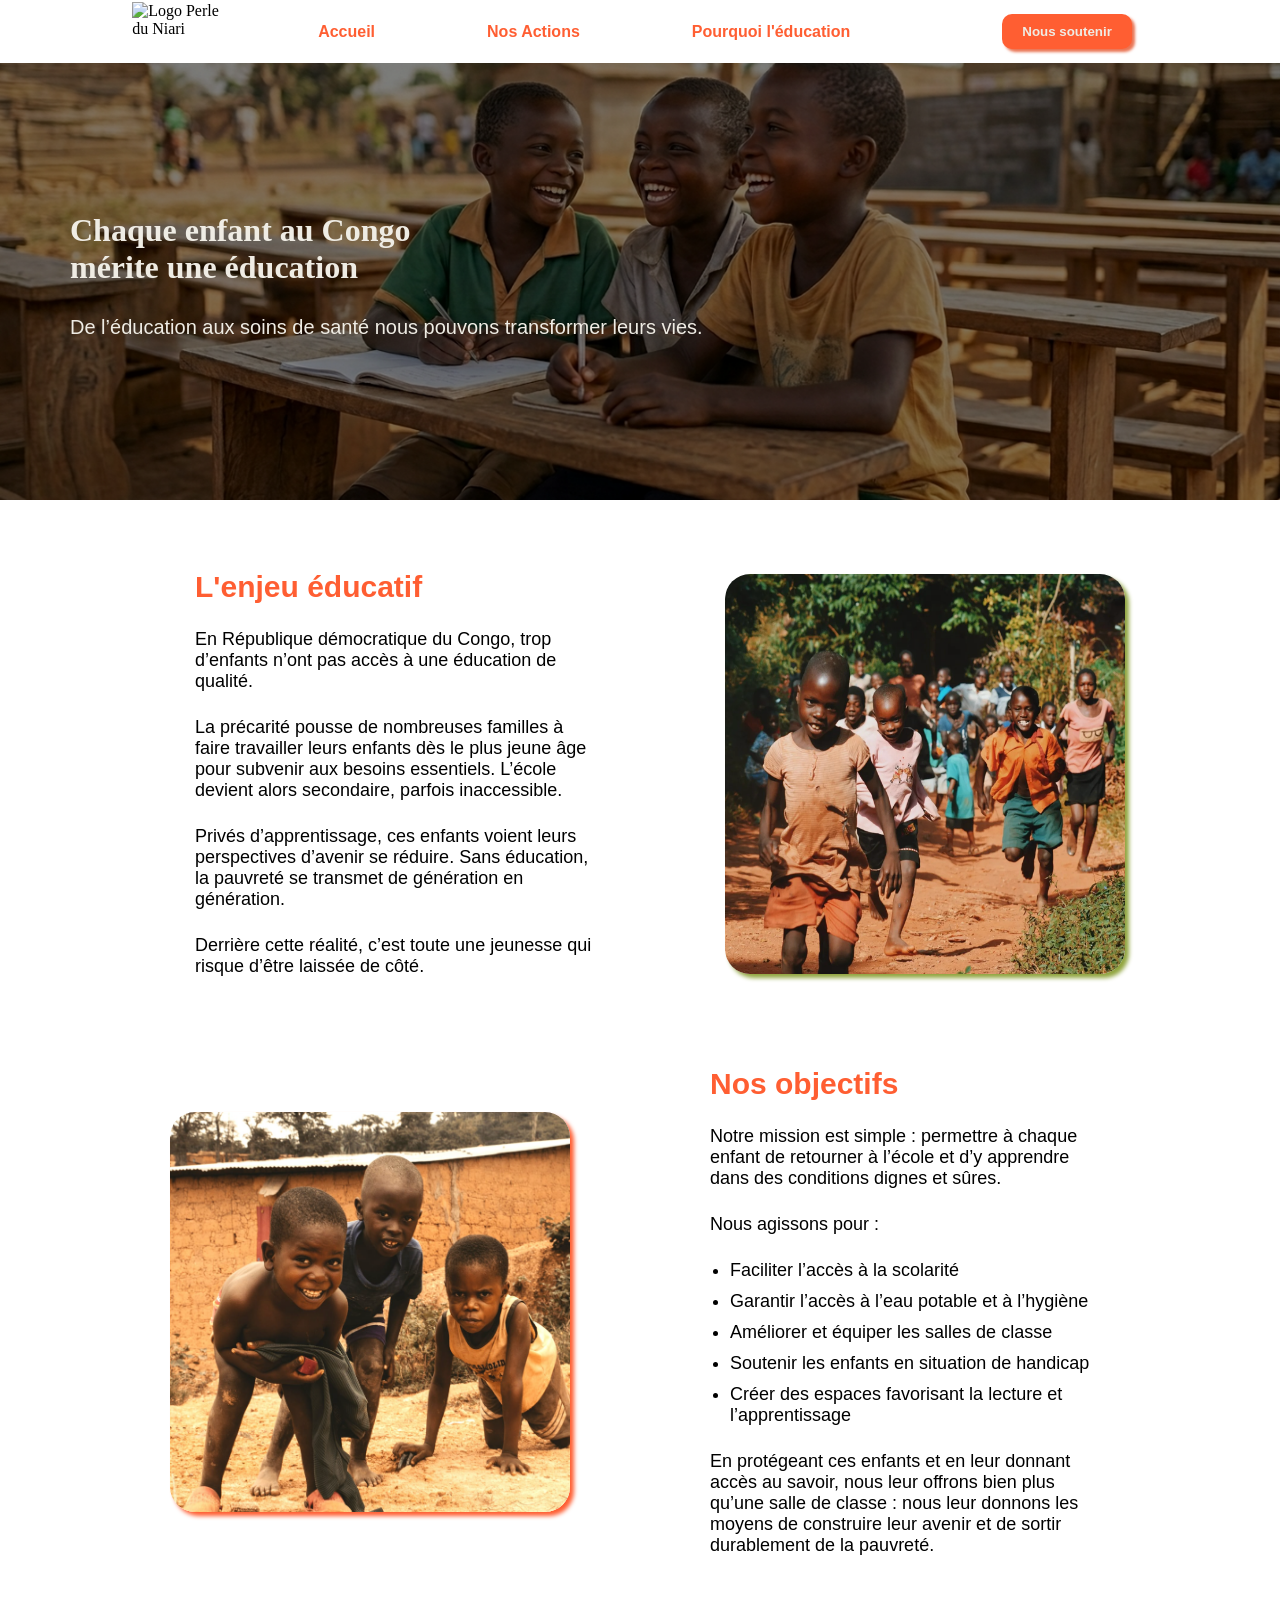
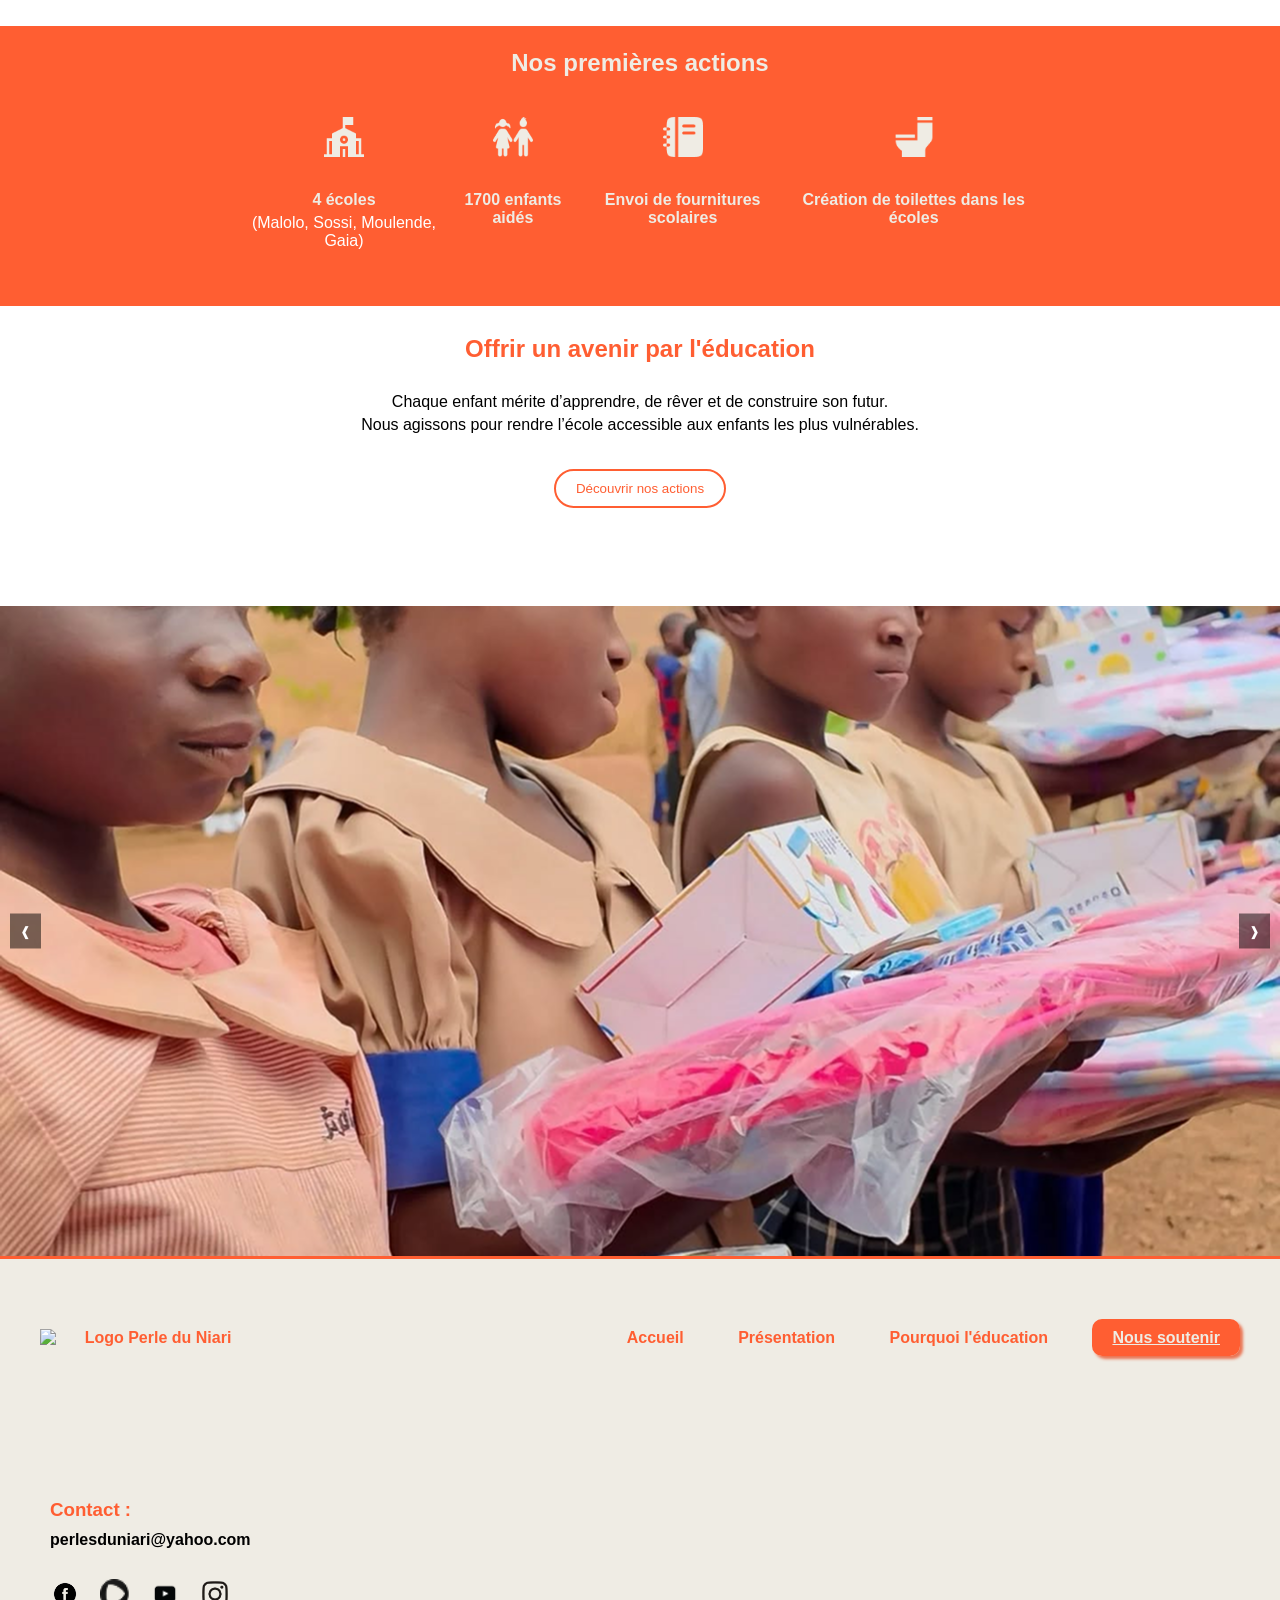
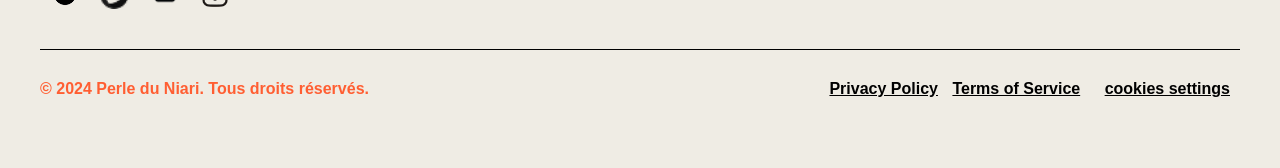
==== index.html @ 6fe71ec8 "Page d'acceuil terminer il faut juste changer les images du carrousel 04/03/26" ====
<!DOCTYPE html>
<html lang="fr">

<head>
    <meta charset="UTF-8">
    <meta name="viewport" content="width=device-width, initial-scale=1.0">
    <title>Perle du Niari</title>
    <link rel="stylesheet" href="asset/style.css">
</head>

<body>
    <nav>
        <ul class="BarreNavigation">
            <img src="asset/img/logo.png" class="barNavLogo" alt="Logo Perle du Niari">
            <li><a class="contenuNavigation" href="index.html">Accueil</a></li>
            <li><a class="contenuNavigation" href="indexPresentation.html">Nos Actions</a></li>
            <li><a class="contenuNavigation" href="indexEducation.html">Pourquoi l'éducation</a></li>
            <li><a class="contenuNavigation" href="https://www.helloasso.com/associations/perles-du-niari"><button
                        class="buttonSoutenir"> Nous soutenir</button></a></li>
        </ul>
    </nav>



    <banner class="bannerAccueil">
        <div class="bannerBlocAccueil">
            <h1 class="TitreBannerAccueil">Chaque enfant au Congo <br> mérite une éducation</h1>
            <p class="textBannerAccueil">De l’éducation aux soins de santé nous pouvons transformer leurs vies.</p>
        </div>
    </banner>

    <section class="articleAccueil">
        <div class="conteneurArticleAccueil">
            <div class="blocArticleAcceuil">
                <h2 class="sousTitreArticleAccueil">L'enjeu éducatif</h2>
                <p>En République démocratique du Congo, trop d’enfants n’ont pas accès à une éducation de qualité.</p>
                <p>
                    La précarité pousse de nombreuses familles à faire travailler leurs enfants dès le plus jeune âge
                    pour subvenir aux besoins essentiels. L’école devient alors secondaire, parfois inaccessible.</p>
                <p>
                    Privés d’apprentissage, ces enfants voient leurs perspectives d’avenir se réduire. Sans éducation,
                    la pauvreté se transmet de génération en génération.</p>
                <p>
                    Derrière cette réalité, c’est toute une jeunesse qui risque d’être laissée de côté.</p>
            </div>
            <img class="imageArticleAccueil" src="asset/img/ImagePremierArticle.png" alt="Image du premier article">
        </div>
        <div class="conteneurArticleAccueil">
            <img class="DeuxiemeimageArticleAccueil" src="asset/img/ImageDeuxiemeArticle.png" alt="Image du deuxième article">
            <div class="blocSecondArticleAcceuil">
                <h2 class="sousTitreArticleAccueil">Nos objectifs</h2>
                <p>Notre mission est simple : permettre à chaque enfant de retourner à l’école et d’y apprendre dans des
                    conditions dignes et sûres.</p>
                <p>Nous agissons pour :</p>
                <ul>
                    <li>Faciliter l’accès à la scolarité</li>
                    <li>Garantir l’accès à l’eau potable et à l’hygiène</li>
                    <li>Améliorer et équiper les salles de classe</li>
                    <li>Soutenir les enfants en situation de handicap</li>
                    <li>Créer des espaces favorisant la lecture et l’apprentissage</li>
                </ul>
                <p>En protégeant ces enfants et en leur donnant accès au savoir, nous leur offrons bien plus qu’une
                    salle de classe : nous leur donnons les moyens de construire leur avenir et de sortir durablement de
                    la pauvreté.</p>
            </div>
        </div>
    </section>

    <section class="sectionBandeauAccueil">
        <h2>Nos premières actions</h2>
        <div class="containerBandeauAccueil">
            <div>
                <div>
                    <img class="fiveIconAccueil" src="asset/img/FiveIconUn.png" alt="">
                    <p class="paragrapheBandeauAccueil"> 4 écoles</p>
                    <p class="descriptionBandeauAccueil">(Malolo, Sossi, Moulende, Gaia)</p>
                </div>
            </div>
            <div class="containerAccueil">

                <div>
                    <img class="fiveIconAccueil" src="asset/img/FiveIconDeux.png" alt="">
                    <p class="paragrapheBandeauAccueil">1700 enfants aidés</p>
                </div>
            </div>
            <div class="containerAccueil">

                <div>
                    <img class="fiveIconAccueil" src="asset/img/FiveIconsTrois.png" alt="">
                    <p class="paragrapheBandeauAccueil">Envoi de fournitures scolaires</p>
                </div>

            </div>
            <div class="containerAccueil">
                <div>
                    <img class="fiveIconAccueil" src="asset/img/FiveIconQuatre.png" alt="">
                    <p class="paragrapheBandeauAccueil">Création de toilettes dans les écoles</p>
                </div>
            </div>
        </div>
    </section>

    <div class="BandeauCallToAction">
        <h2 class="sousTitreBandeauCallToAction">Offrir un avenir par l'éducation</h2>
        <p class="paragrapheCallTocAction">Chaque enfant mérite d’apprendre, de rêver et de construire son futur.</p>
        <p class="paragrapheCallTocAction">Nous agissons pour rendre l’école accessible aux enfants les plus
            vulnérables.</p>
        <div class="formatButtonSavoirPlusAcceuil">
        <button class="savoirPlus"><a href="indexPresentation.html">Découvrir nos actions</a></button>
        </div>
    </div>

    <div class="carousel">
        <button class="btnCarousel" id="btnPrev">&#10096;</button>
        <button class="btnCarousel" id="btnNext">&#10097;</button>
        <ul class="listSlide">
            <li class="slide">
                <img src="asset/img/Caroussel1.png" alt="">
            </li>
            <li class="slide active">
                <img src="asset/img/Caroussel2.png" alt="">
            </li>
            <li class="slide">
                <img src="asset/img/Caroussel3.png" alt="">
            </li>
            <li class="slide">
                <img src="asset/img/Caroussel4.png" alt="">
            </li>
            <li class="slide">
                <img src="asset/img/Caroussel5.png" alt="">
            </li>
        </ul>

    </div>


    <footer>
        <div class="footerLiens">
            <img class="footerLogo" src="asset/img/logo.png" alt="Logo Perle du Niari">
            <div class="contenuFooterLien">
                <a href="index.html" class="lienFooter">Accueil</a>
                <a href="indexPresentation.html" class="lienFooter">Présentation</a>
                <a href="indexEducation.html" class="lienFooter">Pourquoi l'éducation</a>
                <a href="https://www.helloasso.com/associations/perles-du-niari" class="buttonSoutenir">Nous
                    soutenir</a>
            </div>

        </div>
        <div class="FooterContact">
            <div class="contenuFooterContact">
                <h3>Contact :</h3>
                <p class="email">perlesduniari@yahoo.com</p>
            </div>


            <div class="contenuSocialMedia">
                <a href="https://www.facebook.com/Perle-du-Niari" target="_blank" rel="noopener noreferrer">
                    <img src="asset/img/facebook.png" alt="Facebook Perle du Niari" class="socialMediaIcon">
                </a>
                <a href="https://www.helloasso.com/associations/perles-du-niari" target="_blank"
                    rel="noopener noreferrer">
                    <img src="asset/img/helloassoc.png" alt="HelloAsso Perle du Niari" class="socialMediaIcon">
                </a>
                <a href="https://www.youtube.com/@perlesduniari" target="_blank" rel="noopener noreferrer">
                    <img src="asset/img/youtube.webp" alt="YouTube Perle du Niari" class="socialMediaIcon">
                </a>
                <a href="https://www.instagram.com/perlesduniari/" target="_blank" rel="noopener noreferrer">
                    <img src="asset/img/instagram.png" alt="Instagram Perle du Niari" class="socialMediaIcon">
                </a>
            </div>
        </div>
        <div class="FooterContenuLegal">
            <div class="contenuDroits">
                <p class="Droits">&copy; 2024 Perle du Niari. Tous droits réservés.</p>
            </div>
            <div class="contenuLegal">
                <a href="" class="">Privacy Policy</a>
                <a href="" class="lienLegal">Terms of Service</a>
                <a href="" class="lienLegal">cookies settings</a>
            </div>
        </div>
    </footer>

    <script src="asset/script.js"></script>
</body>

</html>
---- asset/style.css ----
*,
::before,
::after {
    box-sizing: border-box;
    margin: 0;
    padding: 0;
}

.BarreNavigation {
    list-style-type: none;
    background-color: white;
    display: flex;
    justify-content: center;
    align-items: center;
    z-index: 2;
    position: fixed;
    top: 0;
    width: 100%;   
}

.barNavLogo {
    height: 60px;
    width: 90px;
    margin-right: 40px;
    margin-left: 40px;
}

.buttonSoutenir {
    background-color: #FF5E32 ;
    color: #EFECE4;
    border: none;
    padding: 10px 20px;
    cursor: pointer;
    font-family: Poppins, sans-serif;
    font-weight: bold;
    margin-left: 40px;
    border-radius: 10px;
    box-shadow: 3px 3px 3px 0px #ea7453;
}

.contenuNavigation {
    display: block;
    font-family: Poppins, sans-serif;
    font-weight: bold;
    color: #FF5E32;
    text-align: center;
    padding: 14px 16px;
    margin-left: 40px;
    margin-right: 40px;
    text-decoration: none;
   
}

.carousel {
    height: 650px;
    width: 100%;
    position: relative;
}

.carousel button {
    position: absolute;
    top: 50%;
    transform: translateY(-50%);
    background-color: rgba(0, 0, 0, 0.5);
    color: white;
    border: none;
    padding: 10px;
    cursor: pointer;
    z-index: 1;
}

#btnPrev {
    left: 10px;
}

#btnNext {
    right: 10px;
}

.carousel button:hover {
    background-color: rgba(0, 0, 0, 0.8);
}

.carousel li{
    list-style: none;
}

.slide {
    position: absolute;
    height: 100%;
    opacity: 0;
    height: 100%;
    width: 100%;
    transition: 0.5s ease-in-out;
}

.sectionPresentation {
    display: block;
    height: 100vh;
    width: 100%;
    background-color: #EFECE4;
    color: #FF5E32;
    font-family: Poppins, sans-serif;
    font-weight: bold;
    text-align: center;
    padding-top: 200px;
}

.slide.active {
    opacity: 1;
}

.slide img{
    display:block;
    height: 100%;
    width: 100%;
    object-fit: cover;
}

footer {
    display: block;
    background-color: #EFECE4;
    color: #FF5E32;
    text-align: center;
    padding: 20px;
    font-family: Poppins, sans-serif;
    font-weight: bold;
    border-top: 3px solid #FF5E32;
    padding-top: 70px;
    padding-left: 40px;
    padding-right: 40px;
}

.footerLiens{
    display: flex;
    justify-content: space-between;
}

.lienFooter{
    color: #FF5E32;
    text-decoration: none;
    margin-left : 50px;
}

.footerLogo {
    height: 150px;
    width: 220px;
    margin-bottom: 20px;
}

.contenuSocialMedia {
    display: flex;
    flex-direction: row;
    margin-top : 30px;
    margin-bottom: 40px;
}

.socialMediaIcon {
    display: flex;
    justify-content: flex-start;
    width: 30px;
    height: 30px;
    margin: 0 10px;
}

.FooterContenuLegal {
    display: flex;
    justify-content: space-between;
    align-items: center;
    margin-top: 30px;
    padding-top: 30px;
    border-top: 1px solid black;
    margin-bottom: 50px;
}

.contenuLegal {
    display: block;
    font-family: Poppins, sans-serif;
    color: #FF5E32;
    text-align: center;
    margin-left: 10px;
    text-decoration: none;
} 

 .contenuLegal a  {
    color: black;
}

.lienLegal {
    color: black;
    padding-left: 10px;
    padding-right: 10px;
  
}

.footerContact {
    display: block;
    font-family: Poppins, sans-serif;
    color: #FF5E32;
    text-align: center;
    margin-left: 10px;
    text-decoration: none;
}

.contenuFooterContact {
    display: block;
    font-family: Poppins, sans-serif;
    color: black;
    text-align: center;
    margin-left: 10px;
    text-decoration: none;
}
.contenuFooterContact h3 {
    display: flex;
    justify-content: flex-start;
    color: #FF5E32;
    margin-bottom: 10px;
}

.contenuFooterContact p {
    display: flex;
    justify-content: flex-start;
    color: black;
    margin-bottom: 10px;
}

.bannerEducation {
    display: flex;
    justify-content: space-between;
    padding-top: 50px;
    height: 400px;
    width: 100%;
    background-color: #FF5E32;
}

.TitreBannerEducation{ 
    padding-top: 100px;
    width: 500px;
    margin-left: 90px;
    color: white;
}

.bannerImageEducation{
    height:300px;
    width: 250px;
    margin-right: 100px;
    padding-top: 50px;
}

.listArticleEducation {
    display: flex;
    justify-content: space-around;
    color: black;
    font-family: Poppins, sans-serif;
    font-weight: bold;
    text-align: center;
    padding-top: 50px;
    padding-bottom: 50px;
}

.listeEducation{
    display: flex;
    justify-content: center ;
    align-items: center;
    background-color: #B6CF4F;
    padding : 20px;
    text-align: center;
    height: 100px;
    margin : 30px;
    width: 170px;
    border-radius: 15px;
    box-shadow: 4px 4px 4px 0px #91a53f ;
}

.ArticleEducation{
    display: flex;
    justify-content: center;
    align-items: center;
    padding-top: 50px;
    padding-bottom: 50px;
    margin-left: 90px;
    margin-right: 90px;
}

.contenuArticleEducation {
    margin-left: 100px;
}
   

.titreArticleEducation {
    display: block;
    font-family: Poppins, sans-serif;
    color: #FF5E32;
    text-align: left;
    padding-top: 20px;
    padding-bottom: 20px;
}

.textArticleEducation {
    display: block;
    font-family: Poppins, sans-serif;
    color: black;
    text-align: left;
    padding-top: 20px;
    padding-bottom: 20px;
    width: 600px;
    margin-right: 90px;
 ;
} 

.articleImageEducation {
    height: 400px;
    width: 400px;
    margin-left: 90px;
    border-radius: 15px;
    box-shadow: 5px 5px 5px 0px #91a53f ;
}

.DeuxiemeImageEducation {
    height: 400px;
    width: 400px;
    margin-top: 30px;
    border-radius: 15px;
    box-shadow: 4px 4px 4px 0px #91a53f ;
}


.secondArticleEducation {
    display: flex;
    justify-content: center;
    align-items: center;
    padding-top: 50px;
    padding-bottom: 50px;
    margin-left: 90px;
    margin-right: 90px;
    border-radius: 15px;
    } 

.contenuEducationDeuxiemeArticle{
    display: block;
}

.textArticleEducation{
    display: block;
    font-family: Poppins, sans-serif;
    color: black;
    text-align: left;
    padding-top: 10px;
    padding-bottom: 10px;
}

.liEducation{
    font-family: Poppins, sans-serif;
    color: black;
    text-decoration: unset;
    padding-top: 10px;
    padding-bottom: 10px;
    list-style-type: "- ";
}

.listeArticleEducationTrois {
    display: flex;
    justify-content: space-around;
}

.articleDeuxEducation {
    display: flex;
    justify-content: center;
    align-items: center;
    background-color: #FF5E32;
    color: white;
    width: 150px;
    padding: 10px;
    height: 100px;
    text-align: center;
    border-radius: 15px;
    margin-top: 30px;
    margin-bottom: 70px;
}

.savoirPlus {
    color: #FF5E32;
    background-color: transparent;
    border: 2px solid #FF5E32;
    padding: 10px 20px;
    cursor: pointer;
    border-radius: 20px;
    margin-bottom: 50px;
}

.sectionTroisièmeArticleEducation{
    display: block;
    text-align: center;
}

.troisiemeTitreArticleEducation {
    display: block;
    font-family: Poppins, sans-serif;
    color: #FF5E32;
    text-align: center;
    padding-top: 20px;
    padding-bottom: 20px;
}

.troisiemeTexteArticleEducation {
  align-items: center;
  text-align: center;
  font-family: poppins, sans-serif;
    width: 800px;
    margin-left: auto;
    margin-right: auto;
} 


.savoirPlus a {
    font-family: Poppins, sans-serif;
    color: #FF5E32;
    text-decoration: none;
}

.bannerAction{
    display: flex;
    justify-content: center;
    align-items: center;
    padding-top: 100px;
    height: 800px;
    width: 100%;
    background-image: url('../asset/img/BannerAction.png');
    background-size: cover;
    background-position: center;
}

.bannerContenuAction{
    display: block;
    text-align: center;
}

.bannerContenuAction h1{
    font-family: Poppins, sans-serif;
    color: white;
    font-size: 50px;
    margin-bottom: 40px;
}

.bannerTextAction{
    font-family: Poppins, sans-serif;
    color: white;
    font-size: 20px;
    width: 850px;
    margin-top: 30px;
    margin-left: auto;
    margin-right: auto;
}


.articleActionGrid{
    display: grid;
    grid-template-columns: repeat(2, 1fr);
    gap: 70px;
    padding-top: 50px;
    padding-bottom: 50px;
    margin-left: 90px;
    margin-right: 90px;
}

.articleActionUn{
    display: flex;
    flex-direction: column;
    justify-content: center;
    align-items: center;
    background-image: url(../asset/img/articleAction2.png);
    background-size: cover;
    background-position: center;
    height: 600px;
    width: 500px;
    border-radius: 15px;
    box-shadow: 4px 4px 4px 0px #B6CF4F;
} 

.articleActionDeux{
    display: flex;
    flex-direction: column;
    justify-content: center;
    align-items: center;
    background-image: url(../asset/img/articleAction2.png);
    background-size: cover;
    background-position: center;
    height: 600px;
    width: 500px;
    border-radius: 15px;
    box-shadow: 4px 4px 4px 0px #FF5E32 ;
} 

.articleActionTrois{
    display: flex;
    flex-direction: column;
    justify-content: center;
    align-items: center;
    background-image: url(../asset/img/articleAction2.png);
    background-size: cover;
    background-position: center;
    height: 600px;
    width: 500px;
    border-radius: 15px;
    box-shadow: 4px 4px 4px 0px #EFE78B ;
} 
.articleActionQuatre{
    display: flex;
    flex-direction: column;
    justify-content: center;
    align-items: center;
    background-image: url(../asset/img/articleAction2.png);
    background-size: cover;
    background-position: center;
    height: 600px;
    width: 500px;
    border-radius: 15px;
    box-shadow: 4px 4px 4px 0px #B6CF4F ;
} 

.articleActionCinq{
    display: flex;
    flex-direction: column;
    justify-content: center;
    align-items: center;
    background-image: url(../asset/img/articleAction2.png);
    background-size: cover;
    background-position: center;
    flex-direction: column;
    height: 600px;
    width: 500px;
    border-radius: 15px;
    box-shadow: 4px 4px 4px 0px #FF5E32 ;
} 

.articleFormatAction{
    display: flex;
    justify-content: center;
    align-items: center;
    margin: 0;
}



.articleSousTitreAction{
    margin-top : auto;
    font-family: Poppins, sans-serif;
    color: white;
    text-align: center;
    width: 400px;
    padding-top: 20px;
    padding-bottom: 20px;
}

.buttonVoirPlus {
    background-color: rgba(156, 156, 156, 0.5);
    color: white;
    border: 2px solid white;
    padding: 10px 20px;
    cursor: pointer;
    border-radius: 20px;
    font-family: Poppins, sans-serif;
    font-weight: bold;
    width: 120px;
    margin-bottom: 30px;
}

/* Modal  _________________________________________________*/


.modal {
    display: none;
    position: fixed;
    z-index: 3;
    left: 0;
    top: 0;
    width: 100%;
    height: 100%;
    background-color: rgba(0,0,0,0.6);
}

.modal-content {
    display: block;
    background-color: #B6CF4F;
    width: 80%;
    max-width: 500px;
    height: 450px;
    margin: 10% auto;
    padding: 60px;
    border-radius: 10px;
    position: relative;
}

.modal-content h2 {
    font-family: Poppins, sans-serif;
    color: black;
    text-align: center;
    padding-bottom: 20px;
}

.modal-content p {
    font-family: Poppins, sans-serif;
    color: black;
    text-align: left;
    padding-top: 10px;
    padding-bottom: 10px;
}

.close {
    display: flex;
    justify-content: flex-end;
    align-items: flex-end;
    margin-top:10px;
    font-size: 25px;
    cursor: pointer;
} 

.listeKitScolaire {
    display: block;
    font-family: Poppins, sans-serif;
    color: black;
    text-align: left;
    padding-top: 10px;
    padding-bottom: 10px;
}

/* fin Modal __________________________________________*/

.articleCinqFormatAction{
    display: flex;
    justify-content: center;
    align-items: center;
    margin: 0;
    margin-bottom: 30px;
} 

.formatLogoCongo {
    display: flex;
    justify-content: flex-end;
    margin-right: 100px;
    padding-right: 300px;
    margin-bottom: 30px;
}

.logoCongo {
    display: block;
    height: 30px;
    width: 30px;
}

.bannerAccueil{
    display: flex;
    justify-content: start;
    align-items: center;
    padding-top: 50px;
    height: 500px;
    width: 100%;
    background-image: url('../asset/img/Photositeaccueil.png');
    background-size: cover;
    background-position: center;
}

.bannerBlocAccueil{
    display: block;
    margin-left: 70px;
    text-align: left;
    color: #EFECE4;
}

.textBannerAccueil{
    font-family: Poppins, sans-serif;
    color: #EFECE4;
    font-size: 20px;
    margin-top: 30px;
}

.sousTitreArticleAccueil{
    font-family: Poppins, sans-serif;
    color: #FF5E32;
    font-size: 30px;
    margin-bottom: 20px;
}

.blocArticleAcceuil{
    display: block;
    padding: 20px;
    border-radius: 15px;
    width: 500px;
    margin-left: 20px;
    margin-right: 50px;
}

.blocArticleAcceuil p {
    font-family: Poppins, sans-serif;
    color: black;
    font-size: 18px;
    margin-top: 25px;
    width: 400px;
}

.conteneurArticleAccueil{
    display: flex;
    justify-content: center;
    align-items: center;
    margin-top: 50px;
    margin-bottom: 50px;
} 

.imageArticleAccueil{
    height: 400px;
    width: 400px;
    border-radius: 25px;
    box-shadow: 4px 4px 4px 0px #91a53f ;
}

.DeuxiemeimageArticleAccueil{
    margin-left: 100px;
    margin-right: 70px;
    height: 400px;
    width: 400px;
    border-radius: 25px;
    box-shadow: 4px 4px 4px 0px #FF5E32 ;
}

.blocSecondArticleAcceuil{
    display: block;
    padding: 20px;
    border-radius: 15px;
    width: 500px;
    margin-left: 50px;
    margin-right: 20px;
}

.blocSecondArticleAcceuil p {
    font-family: Poppins, sans-serif;
    color: black;
    font-size: 18px;
    margin-top: 25px;
    width: 400px;
} 

.blocSecondArticleAcceuil ul {
    padding-left: 20px;
    margin-top: 25px;
} 

.blocSecondArticleAcceuil li {
    font-family: Poppins, sans-serif;
    color: black;
    font-size: 18px;
    margin-top: 10px;

}

.sectionBandeauAccueil{
    display: block;
    background-color:#FF5E32;
    color:#EFECE4 ;
    text-align: center;
    height: 280px;
    width: 100%;
    padding: 20px;
    font-family: Poppins, sans-serif;
    border-top: 3px solid #FF5E32;
    padding-top: 20px;
    padding-bottom: 20px;
}

.containerBandeauAccueil{
    display: flex;
    width: 800px;
    margin-left: auto;
    margin-right: auto;
}

.fiveIconAccueil{
    height: 40px;
    width: 40px;
    margin-top: 40px;
    margin-bottom: 30px;
}

.paragrapheBandeauAccueil{
    font-weight: bold;
}

.descriptionBandeauAccueil{
    display: block;
    font-family: Poppins, sans-serif;
    color: white;
    text-align: center;
    padding-top: 5px;
    padding-bottom: 10px;
}

.BandeauCallToAction{
    display: flex;
    flex-direction: column;
    justify-content: center;
    align-items: center;
    margin : 0px;
    background-color: white;
    color: black;
    text-align: center;
    height: 300px;
    width: 100%;
    padding: 20px;
    font-family: Poppins, sans-serif;
    padding-top: 20px;
    padding-bottom: 20px;
}

.sousTitreBandeauCallToAction{
    margin-top: 50px;
    margin-bottom: 30px;
    color: #FF5E32;
}

.paragrapheCallTocAction{
    margin-bottom: 5px;
}

.formatButtonSavoirPlusAcceuil{
    margin-top: 30px;
    margin-bottom: 70px;
}
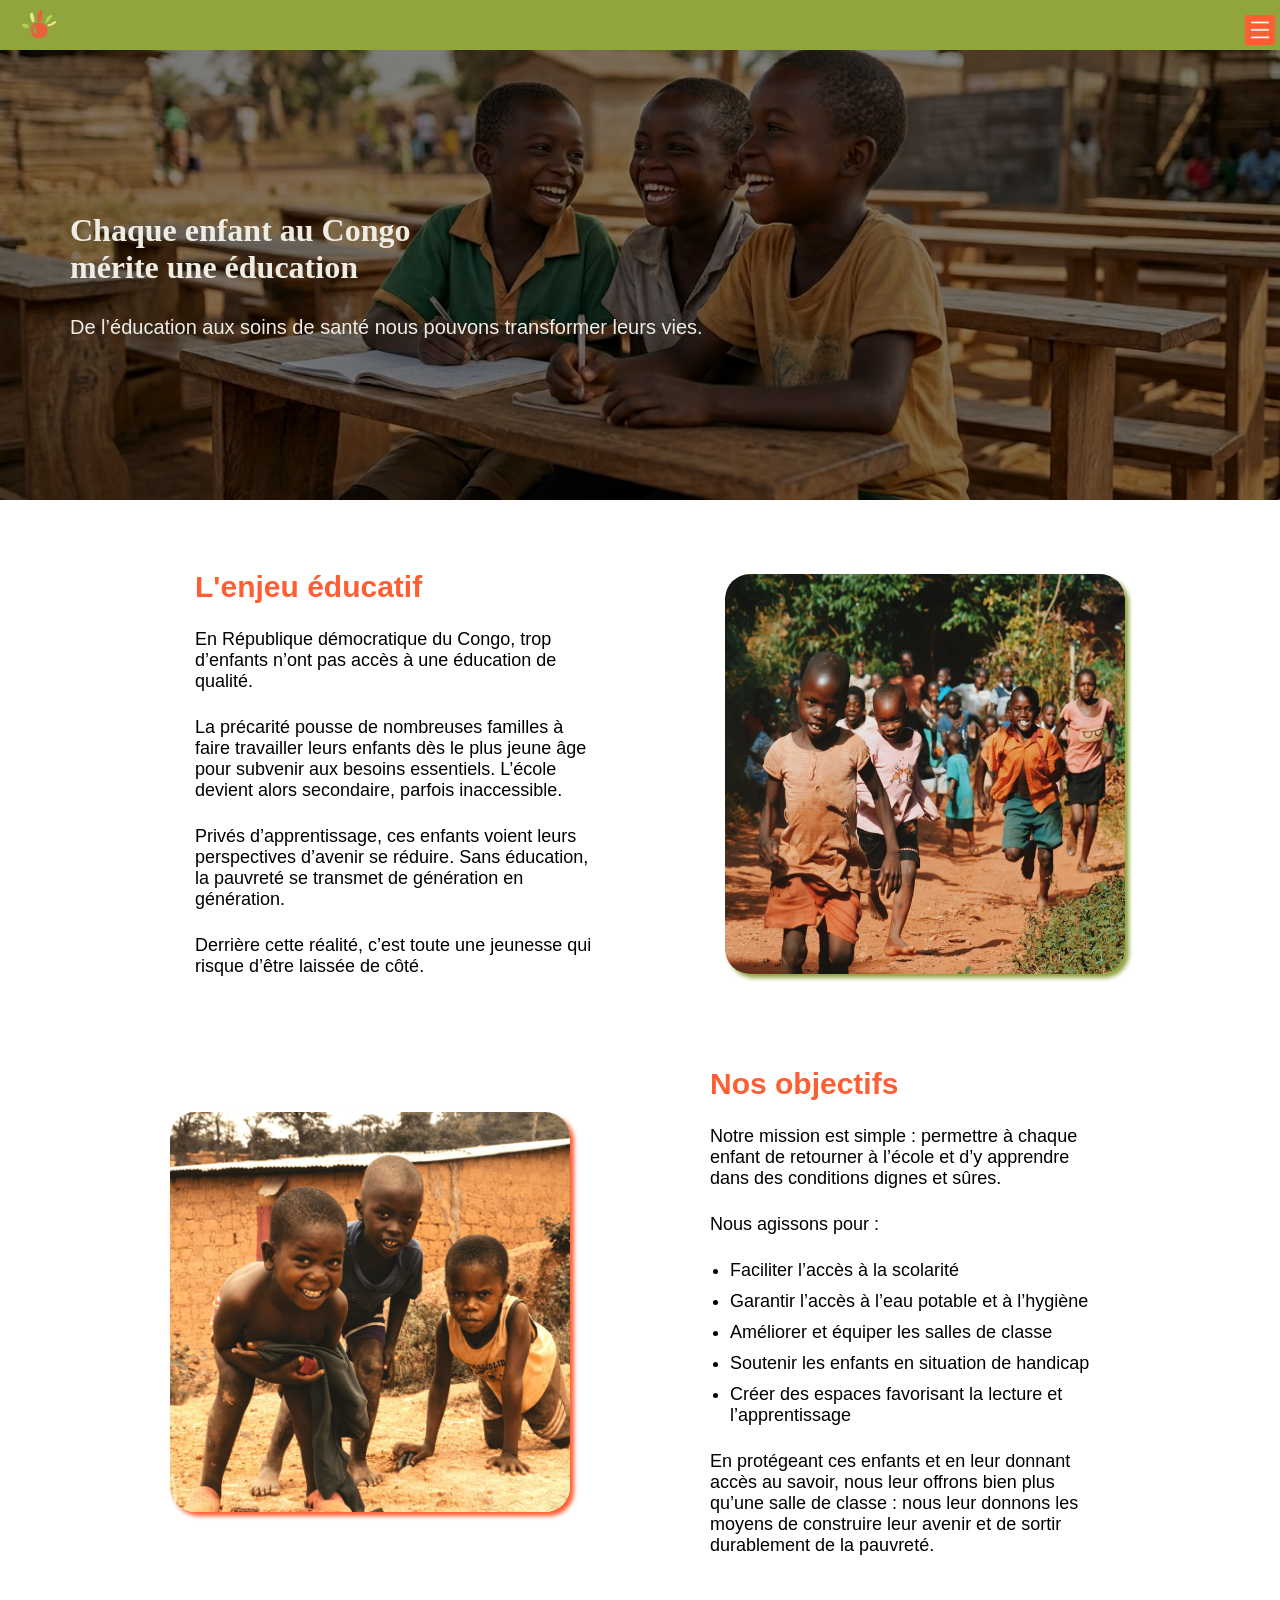
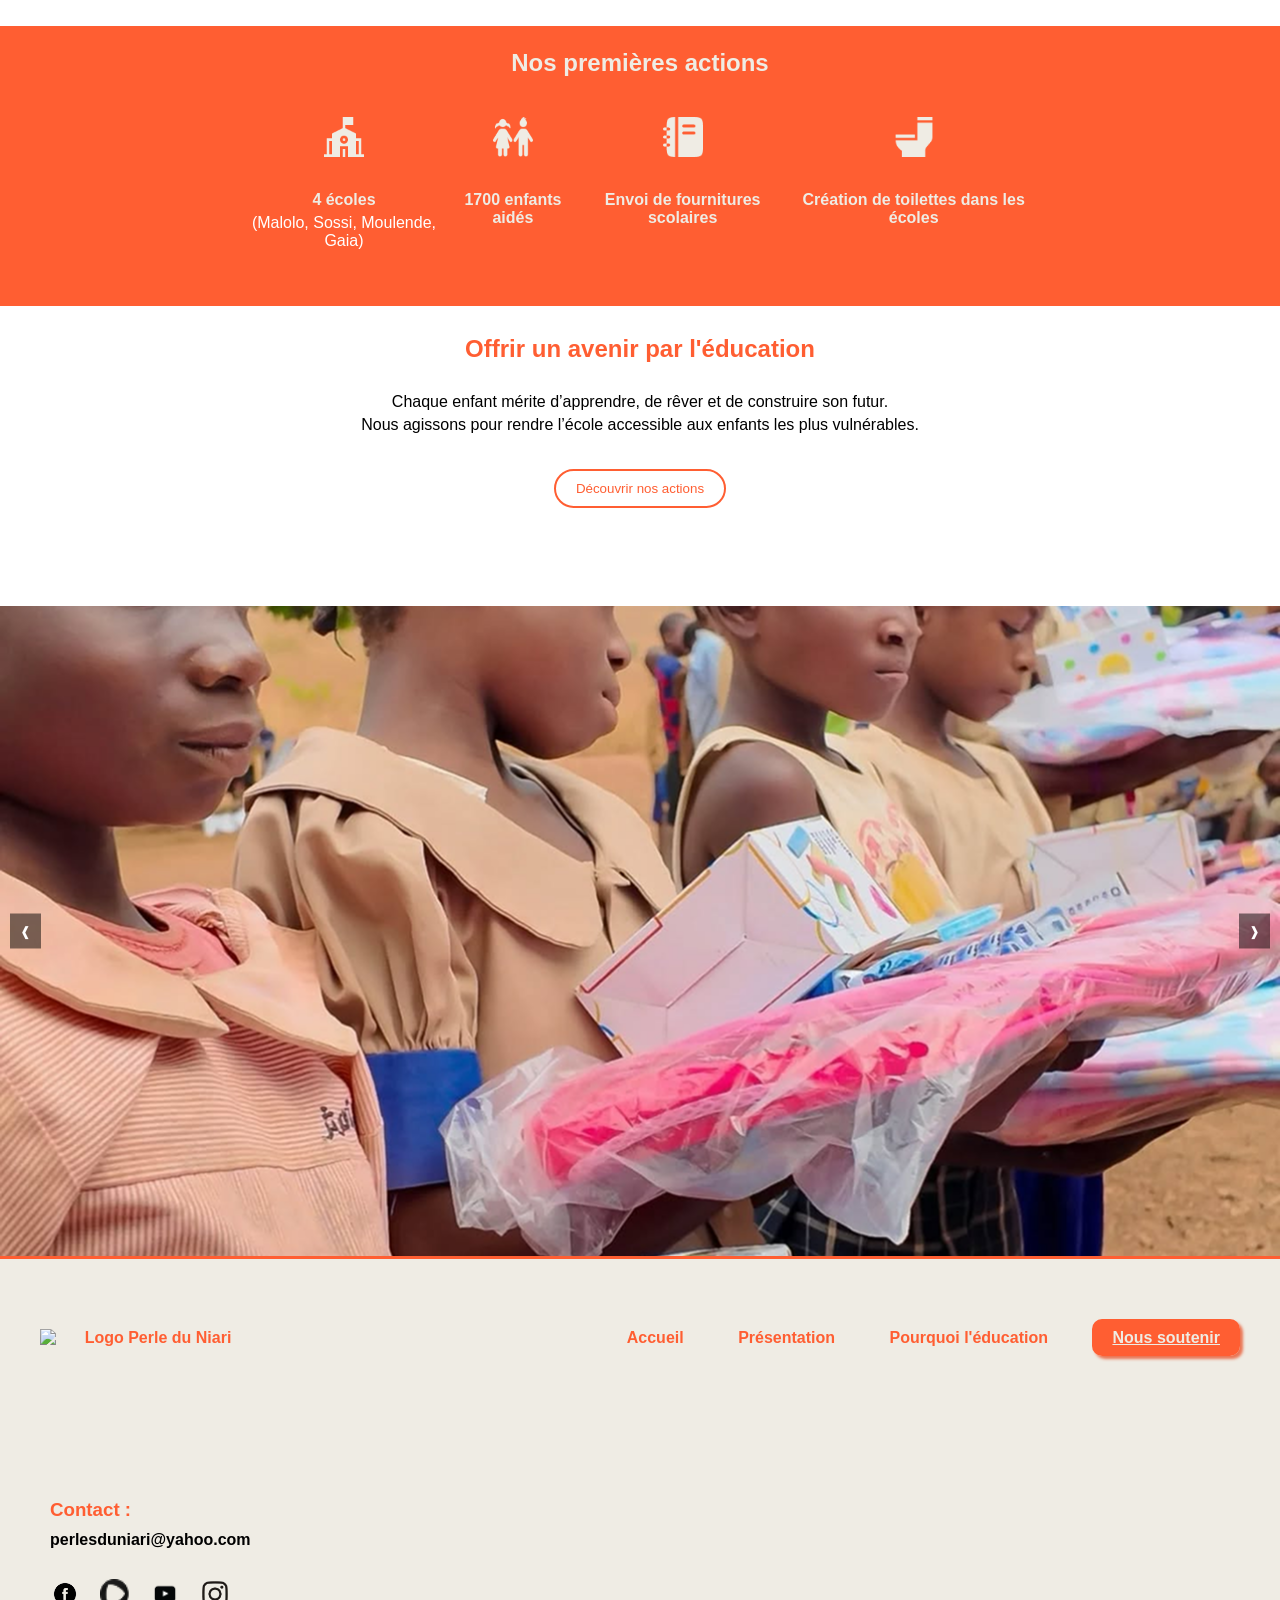
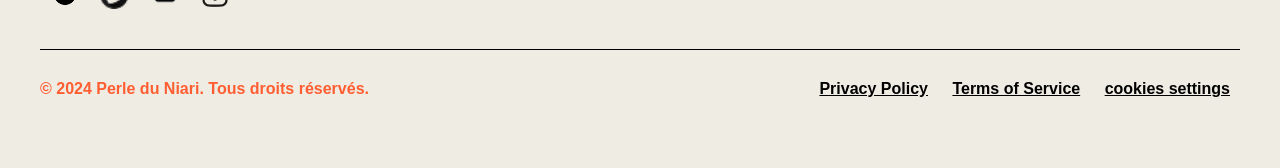
==== commit 4d822c25: "Responsif 04/03/26" ====
--- a/index.html
+++ b/index.html
@@ -18,6 +18,21 @@
             <li><a class="contenuNavigation" href="https://www.helloasso.com/associations/perles-du-niari"><button
                         class="buttonSoutenir"> Nous soutenir</button></a></li>
         </ul>
+    </nav>
+
+    <nav>
+            <ul class="navBarreMobile">
+
+                <a href="indexAccueil.html">
+                    <img class="navImgMobile" src="asset/img/Logo.png" alt="logo ">
+                </a>
+                <div class="menuBurger">
+                    <img class="burger" src="asset/img/menuburger.png" alt="menu Burger">
+                </div>
+                <div class="navButtonMobile closeBurger">
+
+                </div>
+            </ul>
     </nav>
 
 
@@ -62,6 +77,7 @@
                 <p>En protégeant ces enfants et en leur donnant accès au savoir, nous leur offrons bien plus qu’une
                     salle de classe : nous leur donnons les moyens de construire leur avenir et de sortir durablement de
                     la pauvreté.</p>
+                <img class="DeuxiemeimageArticleAccueilResponsif" src="asset/img/ImageDeuxiemeArticle.png" alt="Image du deuxième article">
             </div>
         </div>
     </section>
@@ -174,10 +190,13 @@
                 <p class="Droits">&copy; 2024 Perle du Niari. Tous droits réservés.</p>
             </div>
             <div class="contenuLegal">
-                <a href="" class="">Privacy Policy</a>
+                <a href="" class="lienLegal">Privacy Policy</a>
                 <a href="" class="lienLegal">Terms of Service</a>
                 <a href="" class="lienLegal">cookies settings</a>
             </div>
+
+            <p class="droitResponsif">&copy; 2024 Perle du Niari. Tous droits réservés.</p>
+
         </div>
     </footer>
 
--- a/asset/style.css
+++ b/asset/style.css
@@ -9,7 +9,7 @@
 .BarreNavigation {
     list-style-type: none;
     background-color: white;
-    display: flex;
+    display: none;
     justify-content: center;
     align-items: center;
     z-index: 2;
@@ -825,3 +825,283 @@
     margin-bottom: 70px;
 }
 
+
+/* Responsif ____________________________ */
+
+.OpenBurger{
+    display:flex ;
+}
+
+.closeBurger{
+    display: none;
+}
+
+.DeuxiemeimageArticleAccueilResponsif{
+    display: none;
+}
+
+.navBarreMobile{
+    display: flex;
+    position: fixed;
+    padding-top: 10px;
+    top: 0;
+    height: 50px;
+    justify-content: space-between;
+    align-items: center;
+    background-color: #91a53f;
+    width: 100%;
+    z-index: 15;
+}
+
+.burger{
+    display: block;
+    width: 30px;
+    height: 30px;
+    background-color: #FF5E32;
+    margin: 5px ;
+    transition: 0.4s;
+}
+
+.navImgMobile{
+    height: 50px;
+    width: 80px;
+}
+
+.droitResponsif{
+    display: none;
+    text-align: center;
+    margin-top: 20px;
+}
+
+@media( max-width: 700px){
+
+    .BarreNavigation{
+        display: none;
+    } 
+
+    .bannerAccueil{
+        display: block;
+        height: 400px;
+        width: 100%;
+        background-image: url('../asset/img/Photositeaccueil.png');
+        background-size: cover;
+        background-position: center;
+    }
+
+    .TitreBannerAccueil{
+        padding-top: 50px;
+        font-size: 25px;
+        width: 300px;
+    }
+
+    .textBannerAccueil{
+        font-size: 18px;
+        width: 300px;
+    }   
+
+    .blockArticleAcceuil{
+        display: block;
+        width: 100%;
+        margin-left: 20px;
+        margin-right: 20px;
+    }
+
+    .sousTitreArticleAccueil{
+        font-size: 25px;
+    }
+
+    .conteneurArticleAccueil{
+        display: block;
+    } 
+
+    .blocArticleAcceuil p{ 
+        margin-left : 20px;
+        width: 300px;
+    }
+
+    .imageArticleAccueil{
+        height: 300px;
+        width: 300px;
+        margin-bottom: 30px;
+        margin-left: 50px;
+        margin-right: 50px;
+    }
+
+    .DeuxiemeimageArticleAccueilResponsif{
+        display: block;
+        height: 300px;
+        width: 300px;
+        margin-top : 30px;
+        border-radius: 25px;
+        box-shadow: #FF5E32 4px 4px 4px 0px;
+    }
+
+    .DeuxiemeimageArticleAccueil{
+        display: none;
+    }
+
+    .blocSecondArticleAcceuil{
+        display: block;
+        width: 100%;
+
+    }
+
+     .blocSecondArticleAcceuil p{ 
+        margin-left : 20px;
+        width: 300px;
+    }
+
+     .blocSecondArticleAcceuil ul{
+        margin-left : 40px;
+        width: 200px;
+
+    }
+
+     .navBarreMobile{
+        display: flex;
+    } 
+
+    .sectionBandeauAccueil{
+        display: block;
+        height: auto;
+    }
+
+    .containerBandeauAccueil{
+        display: block;
+        width: 100%;
+     
+    }
+
+    footer{
+        display: block;
+        height: 1200px;
+    }
+
+     .footerLiens{
+        display:block; 
+        justify-content: start;
+    }
+
+    .contenuFooterLien{
+        display: block;
+        height: 200px;
+        margin-top: 20px;
+    }
+
+    .buttonSoutenir{
+        display: block;
+        width: 150px;
+        margin: 20px auto;
+    }
+
+     .lienFooter{
+        display: block;
+        margin: 10px ;
+    }
+
+     .contenuSocialMedia{
+        display: block;
+        text-align: center;
+    }
+
+     .socialMediaIcon{
+        display: inline-block;
+        margin: 0 10px;
+    }
+
+     .FooterContenuLegal{
+        display: block;
+        text-align: center;
+    }
+
+     .contenuLegal{
+        display: block;
+        text-align: center;
+    }
+
+     .lienLegal{
+        display: block ;
+        margin-top: 30px;
+    }
+
+     .footerContact{
+        display: block;
+        text-align: center;
+    }
+
+     .contenuFooterContact{
+        display: block;
+        text-align: center;
+    }
+
+     .contenuFooterContact h3{
+        display: block;
+    }
+
+     .contenuFooterContact p{
+        display: block;
+    }   
+
+    .Droits{
+        display: none;
+    }
+
+    .droitResponsif{
+        display: block;
+    }
+
+    .boutonSoutenir{
+        display: block;
+        margin: 20px auto;
+    }
+
+    .bannerAction{
+        display: block;
+        height: auto;
+        padding: 50px 20px;
+    }
+
+     .bannerContenuAction{
+        display: block;
+    }
+
+     .bannerContenuAction h1{
+        font-size: 30px;
+    }
+
+     .bannerTextAction{
+        font-size: 18px;
+        width: 100%;
+    }
+
+     .articleActionGrid{
+        display: block;
+    }
+
+     .articleActionUn, .articleActionDeux, .articleActionTrois, .articleActionQuatre, .articleActionCinq{
+        display: block;
+        width: 100%;
+        margin-bottom: 30px;
+    }
+
+     .articleSousTitreAction{
+        margin-top: 50px;
+        font-size: 20px;
+    }
+
+    .articleCinqFormatAction{
+        display: block;
+        margin-left: 20px;
+        margin-right: 20px;
+    }
+
+     .buttonVoirPlus{
+        display: block;
+        margin: 20px auto;
+    }
+
+    .formatLogoCongo{
+        display: none;
+    }
+
+}
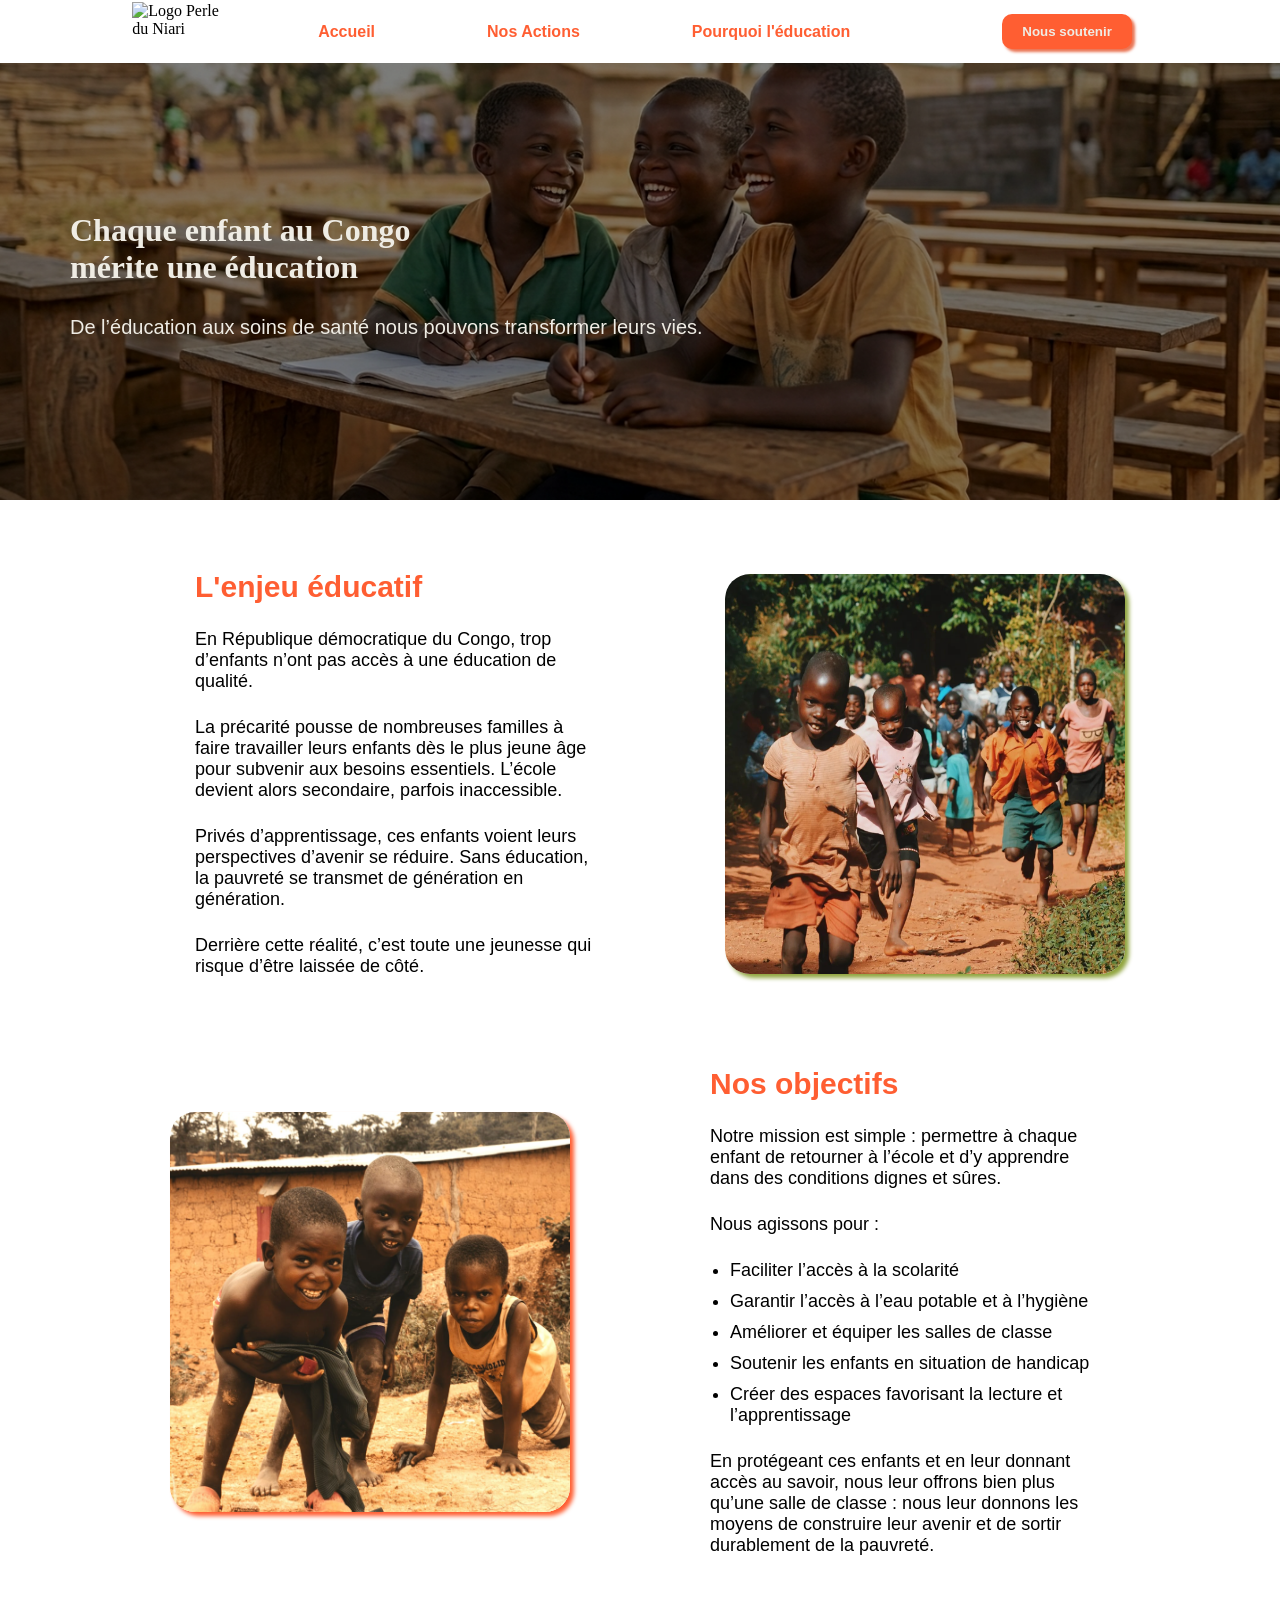
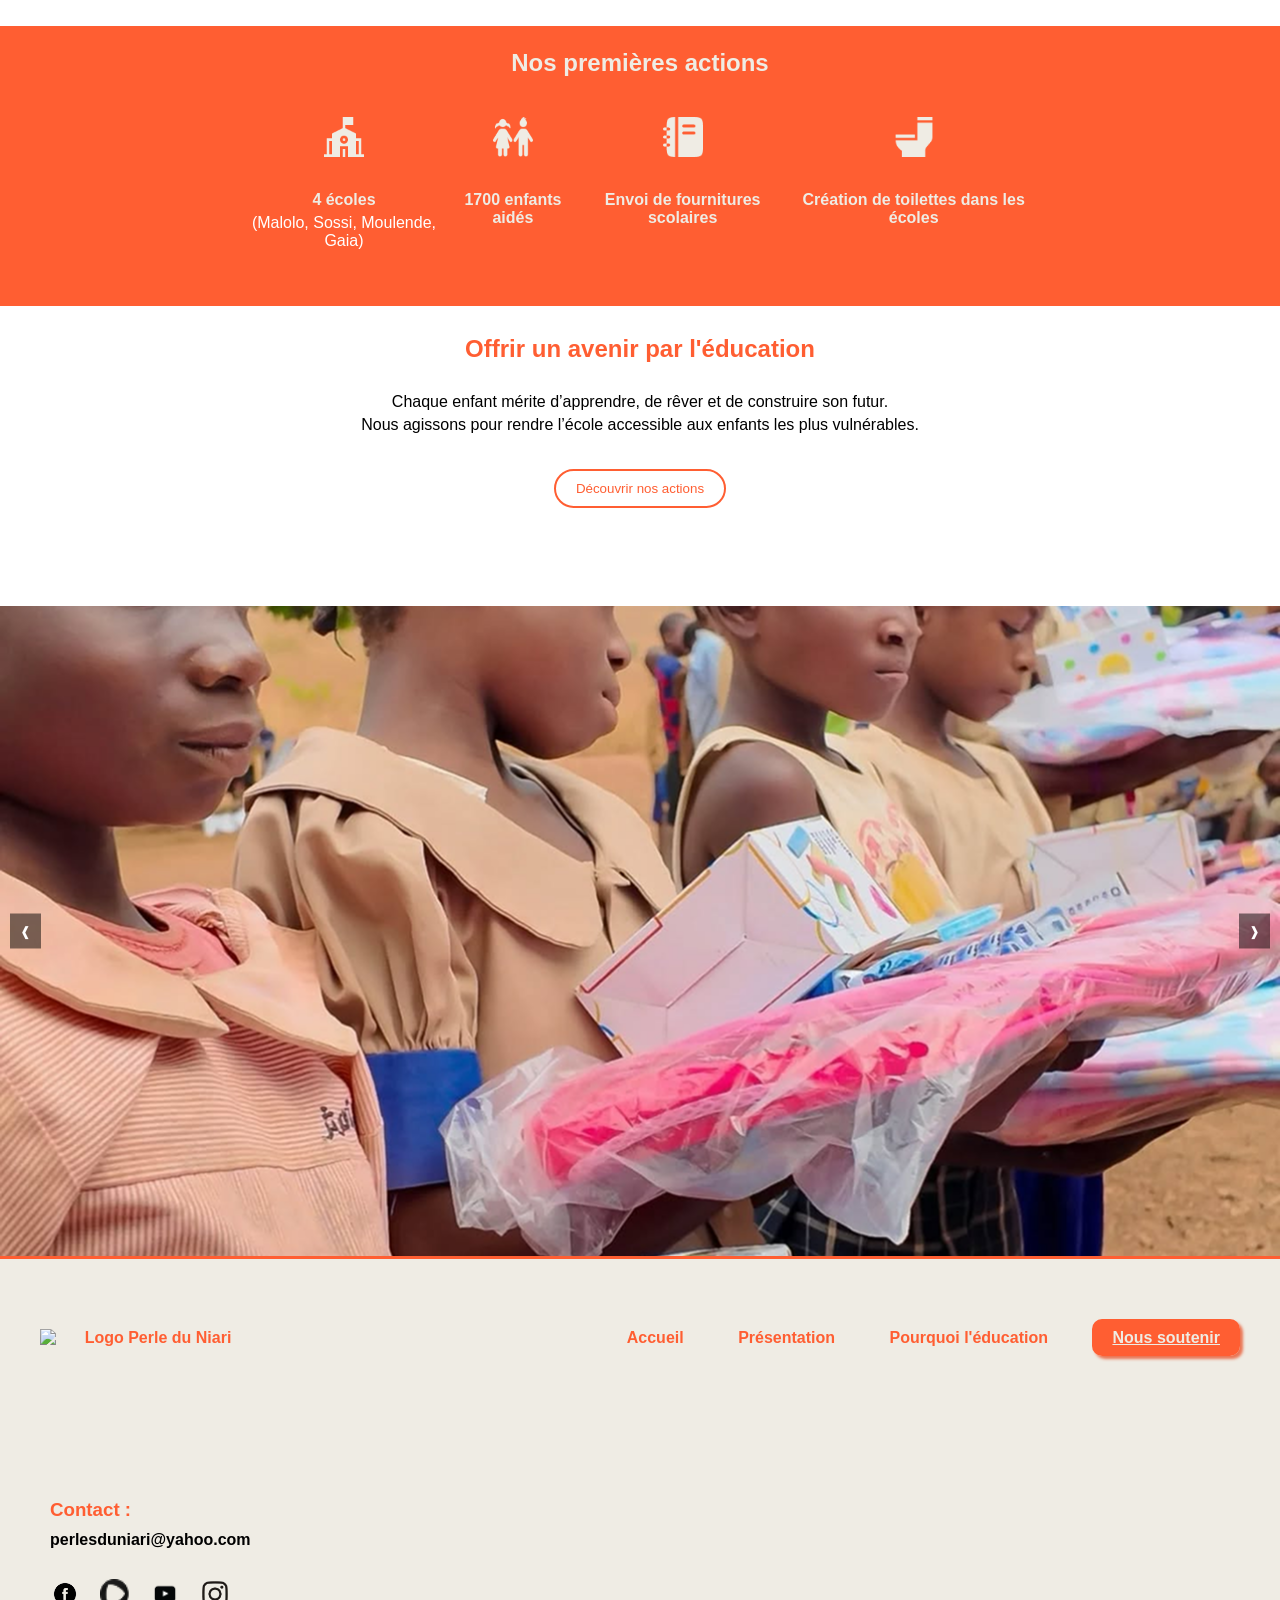
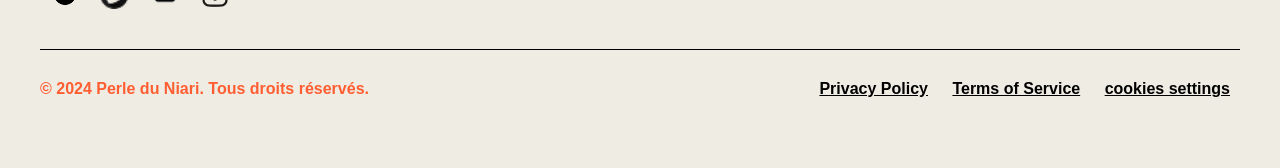
==== commit 2ca61a28: "Responsif Quasiment opérationnel 05/03/26" ====
--- a/index.html
+++ b/index.html
@@ -21,21 +21,22 @@
     </nav>
 
     <nav>
-            <ul class="navBarreMobile">
-
-                <a href="indexAccueil.html">
-                    <img class="navImgMobile" src="asset/img/Logo.png" alt="logo ">
-                </a>
-                <div class="menuBurger">
-                    <img class="burger" src="asset/img/menuburger.png" alt="menu Burger">
-                </div>
-                <div class="navButtonMobile closeBurger">
-
-                </div>
-            </ul>
+        <ul class="navBarreMobile">
+
+            <a href="indexAccueil.html">
+                <img class="navImgMobile" src="asset/img/Logo.png" alt="logo ">
+            </a>
+            <div class="menuBurger">
+                <img class="burger" src="asset/img/menuburger.png" alt="menu Burger">
+            </div>
+            <div class="navButtonMobile closeBurger">
+                <li><a href="index.html" class="navHrefMobile">Accueil</a></li>
+                <li><a href="indexPresentation.html" class="navHrefMobile">Nos Actions</a></li>
+                <li><a href="indexEducation.html" class="navHrefMobile">Pourquoi l'éducation</a></li>
+                <li><a href="https://www.helloasso.com/associations/perles-du-niari" class="navHrefMobile"><button class="buttonSoutenir">Nous soutenir</button></a></li>
+            </div>
+        </ul>
     </nav>
-
-
 
     <banner class="bannerAccueil">
         <div class="bannerBlocAccueil">
@@ -61,7 +62,8 @@
             <img class="imageArticleAccueil" src="asset/img/ImagePremierArticle.png" alt="Image du premier article">
         </div>
         <div class="conteneurArticleAccueil">
-            <img class="DeuxiemeimageArticleAccueil" src="asset/img/ImageDeuxiemeArticle.png" alt="Image du deuxième article">
+            <img class="DeuxiemeimageArticleAccueil" src="asset/img/ImageDeuxiemeArticle.png"
+                alt="Image du deuxième article">
             <div class="blocSecondArticleAcceuil">
                 <h2 class="sousTitreArticleAccueil">Nos objectifs</h2>
                 <p>Notre mission est simple : permettre à chaque enfant de retourner à l’école et d’y apprendre dans des
@@ -77,7 +79,8 @@
                 <p>En protégeant ces enfants et en leur donnant accès au savoir, nous leur offrons bien plus qu’une
                     salle de classe : nous leur donnons les moyens de construire leur avenir et de sortir durablement de
                     la pauvreté.</p>
-                <img class="DeuxiemeimageArticleAccueilResponsif" src="asset/img/ImageDeuxiemeArticle.png" alt="Image du deuxième article">
+                <img class="DeuxiemeimageArticleAccueilResponsif" src="asset/img/ImageDeuxiemeArticle.png"
+                    alt="Image du deuxième article">
             </div>
         </div>
     </section>
@@ -122,7 +125,7 @@
         <p class="paragrapheCallTocAction">Nous agissons pour rendre l’école accessible aux enfants les plus
             vulnérables.</p>
         <div class="formatButtonSavoirPlusAcceuil">
-        <button class="savoirPlus"><a href="indexPresentation.html">Découvrir nos actions</a></button>
+            <button class="savoirPlus"><a href="indexPresentation.html">Découvrir nos actions</a></button>
         </div>
     </div>
 
--- a/asset/style.css
+++ b/asset/style.css
@@ -7,9 +7,9 @@
 }
 
 .BarreNavigation {
+    display: flex;
     list-style-type: none;
     background-color: white;
-    display: none;
     justify-content: center;
     align-items: center;
     z-index: 2;
@@ -47,8 +47,7 @@
     padding: 14px 16px;
     margin-left: 40px;
     margin-right: 40px;
-    text-decoration: none;
-   
+    text-decoration: none; 
 }
 
 .carousel {
@@ -338,6 +337,7 @@
 
 .contenuEducationDeuxiemeArticle{
     display: block;
+    padding: 20px;
 }
 
 .textArticleEducation{
@@ -840,17 +840,20 @@
     display: none;
 }
 
+.articleImageEducationResponsif{
+    display: none;
+}
+
 .navBarreMobile{
-    display: flex;
+    display: none;
     position: fixed;
-    padding-top: 10px;
     top: 0;
-    height: 50px;
+    height: 60px;
     justify-content: space-between;
     align-items: center;
-    background-color: #91a53f;
+    background-color: #EFECE4 ;
     width: 100%;
-    z-index: 15;
+    z-index: 1;
 }
 
 .burger{
@@ -867,6 +870,43 @@
     width: 80px;
 }
 
+.navHrefMobile{
+    display: flex;
+    align-items: center;
+    text-align: center;
+    font-size: 20px;
+    color: #FF5E32;
+    text-decoration: none;
+}
+
+.navButtonMobile {
+   text-decoration: none;
+    align-items: center;
+    margin: 0%;
+    padding-top: 30px;
+    font-family: "Poppins", sans-serif;
+    font-weight: bold;
+    background-color: #EFECE4;
+    height: 100%;
+    width: 100%;
+    flex-direction: column;
+    position: fixed;
+    top: 60px;
+}
+
+.navBarreMobile ul{
+    list-style: none;
+}
+
+.navButtonMobile li {
+    color: #FF5E32;
+    list-style: none;
+    text-decoration: none;
+    margin-top: 30px;
+    font-size: 24px;
+    }
+
+
 .droitResponsif{
     display: none;
     text-align: center;
@@ -899,9 +939,9 @@
         width: 300px;
     }   
 
-    .blockArticleAcceuil{
-        display: block;
-        width: 100%;
+    .blocArticleAcceuil{
+        display: block;
+        width: 300px;
         margin-left: 20px;
         margin-right: 20px;
     }
@@ -911,20 +951,39 @@
     }
 
     .conteneurArticleAccueil{
-        display: block;
+        display: flex;
+        flex-direction: column;
+        justify-content: center;
+        align-items: center;
+        margin: 0px;
     } 
 
     .blocArticleAcceuil p{ 
-        margin-left : 20px;
+        width: 100%;
+    }
+
+    .BandeauCallToAction{
+        display: block;
+        height: auto;
+    }
+
+     .sousTitreBandeauCallToAction{
+        margin-top: 30px;
+    }
+
+     .paragrapheCallTocAction{
         width: 300px;
+    }
+
+     .formatButtonSavoirPlusAcceuil{
+        display: block;
+        margin: 20px auto;
     }
 
     .imageArticleAccueil{
         height: 300px;
         width: 300px;
         margin-bottom: 30px;
-        margin-left: 50px;
-        margin-right: 50px;
     }
 
     .DeuxiemeimageArticleAccueilResponsif{
@@ -1057,12 +1116,18 @@
 
     .bannerAction{
         display: block;
+        width: 100%;
         height: auto;
-        padding: 50px 20px;
+        padding: 50px ;
+        padding-top: 80px;
     }
 
      .bannerContenuAction{
         display: block;
+        width: 100%;
+        margin-left: 0;
+        margin-right: 0;
+        text-align: center;
     }
 
      .bannerContenuAction h1{
@@ -1075,17 +1140,41 @@
     }
 
      .articleActionGrid{
-        display: block;
+        display: grid;
+        grid-template-columns: 1fr;
+    } 
+
+    .articleActionCinqResponsif{
+        display: flex;
+        flex-direction: column;
+        justify-content: flex-end;
+        width: 280px;
+        background-image: url(../asset/img/articleAction2.png);
+        background-size: cover;
+        background-position: center;
+        flex-direction: column;
+        height: 400px;
+        border-radius: 15px;
+        box-shadow: 4px 4px 4px 0px #FF5E32 ;
     }
 
      .articleActionUn, .articleActionDeux, .articleActionTrois, .articleActionQuatre, .articleActionCinq{
-        display: block;
+        display: flex;
+        flex-direction: column;
+        justify-content: flex-end;
+        height: 400px;
+        width: 280px;
+        margin-bottom: 30px;
+    }
+
+    .articleActionCinq{
+        display: none;
+    }
+
+     .articleSousTitreAction{
         width: 100%;
-        margin-bottom: 30px;
-    }
-
-     .articleSousTitreAction{
-        margin-top: 50px;
+        padding: 5px;
+     
         font-size: 20px;
     }
 
@@ -1104,4 +1193,185 @@
         display: none;
     }
 
-}
+    .bannerEducation{
+        display: block;
+        height: auto;
+        width: 100%;
+        padding: 50px 20px;
+    }
+
+     .TitreBannerEducation{
+        display: block;
+        width: 100%;
+        margin-left: 0;
+        margin-right: 0;
+        text-align: center;
+    }
+
+    .bannerImageEducation{
+        display: block;
+        width: 100%;
+        height: auto;
+        margin: 30px auto;
+    }
+    
+    .listArticleEducation{
+        display: flex;
+        flex-direction: column;
+        justify-content: center;
+        align-items: center;
+        margin: 0;
+        width: 100%;
+    }
+    
+    .ArticleEducation, .secondArticleEducation{
+        display: flex;
+        flex-direction: column;
+        justify-content: center;
+        align-items: center;
+        width: 100%;
+        margin: 0; 
+        margin-bottom: 30px;
+    }
+    
+    .contenuArticleEducation{
+        display: flex;
+        flex-direction: column;
+        justify-content: center;
+        align-items: center;
+        width: 350px;
+        margin-left: 0;
+        margin-right: 0;
+    }
+
+    .titreArticleEducation{
+        display: flex;
+        justify-content: center;
+        align-items: center;
+        font-size: 25px;
+        width: 300px;
+    }
+
+     .textArticleEducation{
+        display: block;
+        
+        font-size: 18px;
+    }
+
+    .ListeEducation{
+        display: block;
+        width: 250px;
+        margin: 30px auto;
+    }
+    
+    .articleImageEducation, .DeuxiemeImageEducation{
+        display: block;
+        width: 100%;
+        height: auto;
+        margin: 30px auto;
+    }
+    
+    .sectionTroisièmeArticleEducation{
+        display: block;
+    }
+    
+    .troisiemeTitreArticleEducation{
+        font-size: 25px;
+    }
+    
+    .troisiemeTexteArticleEducation{
+        font-size: 18px;
+    }
+
+    .articleImageEducation{
+        display:none;
+    }
+
+    .articleImageEducationResponsif{
+        display: block;
+        width: 300px;
+        height: auto;
+        box-shadow: 4px 4px 4px 0px #EFE78B ;
+    } 
+
+    .contenuEducationDeuxiemeArticle{
+        display:flex;
+        flex-direction: column;
+        justify-content: center;
+        align-items: center;
+        margin: 0;
+
+    }
+
+    .secondArticleEducation{
+        display: block;
+    } 
+
+    .textArticleEducation{
+      
+        padding: 30px;
+        width: 299px;
+    }
+
+    .SectionEducation{
+        display: flex;
+        justify-content: center;
+        align-items: center;
+        flex-direction: column;
+        margin: 0;
+    }
+
+    .DeuxiemeImageEducation{
+        display: block;
+        width: 300px;
+    }
+
+    .sectionTroisièmeArticleEducation{
+        display: flex;
+        flex-direction: column;
+        justify-content: center;
+        align-items: center;
+        margin: 0%;
+    }
+    .troisiemeTexteArticleEducation{
+        font-size: 18px;
+        width: 300px;
+    }
+
+    .troisiemeTitreArticleEducation{
+        font-size: 25px;
+        width: 300px;
+    }
+
+    .listeArticleEducationTrois{
+        display: block;
+    }
+
+    .articleDeuxEducation{
+        display: flex;
+        justify-content: center;
+        align-items: center;
+        width: 200px; 
+        } 
+
+    .savoirPlus{
+        display: block;
+        margin: 20px auto;
+        margin-bottom: 100px;
+    }
+
+    .modal-content{
+        display: block;
+        width: 90%;
+        height: auto;
+    }
+
+     .modal-content h2{
+        font-size: 25px;
+    }
+
+     .modal-content p{
+        font-size: 18px;
+    }
+
+}
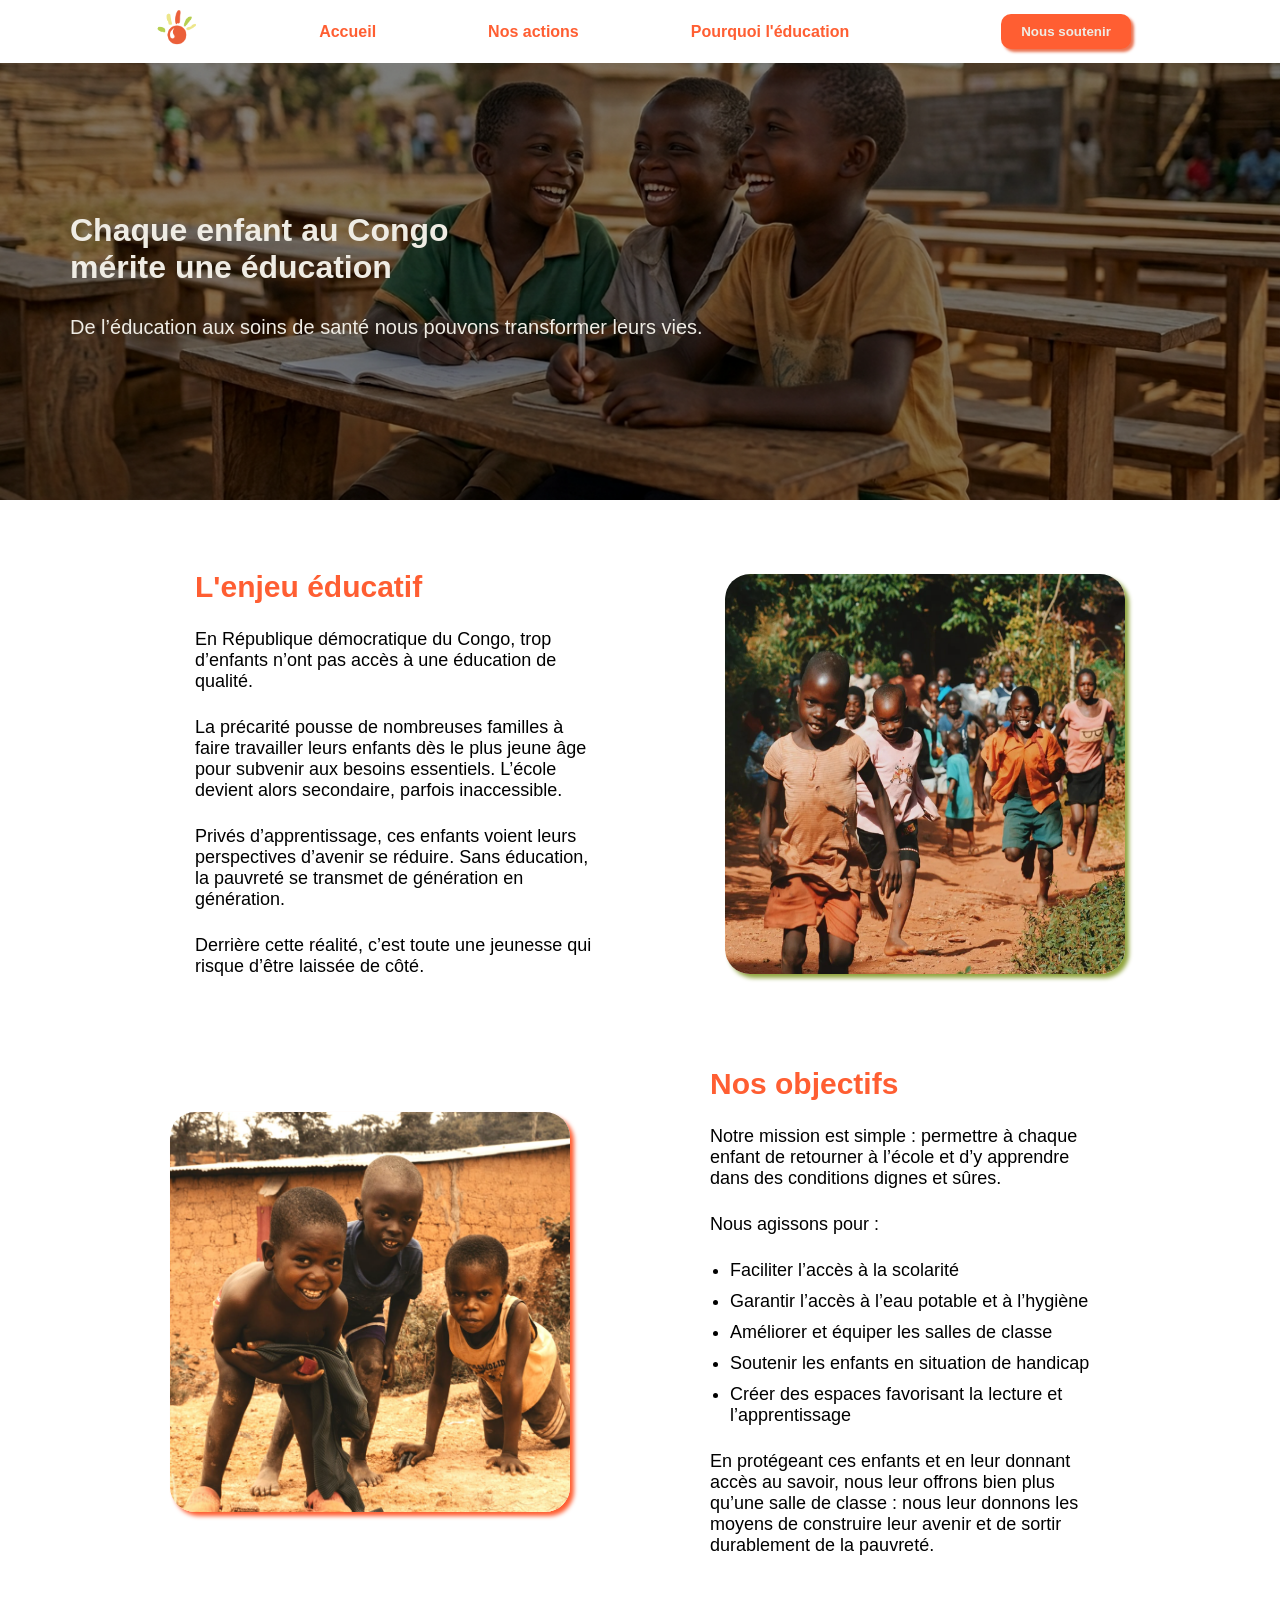
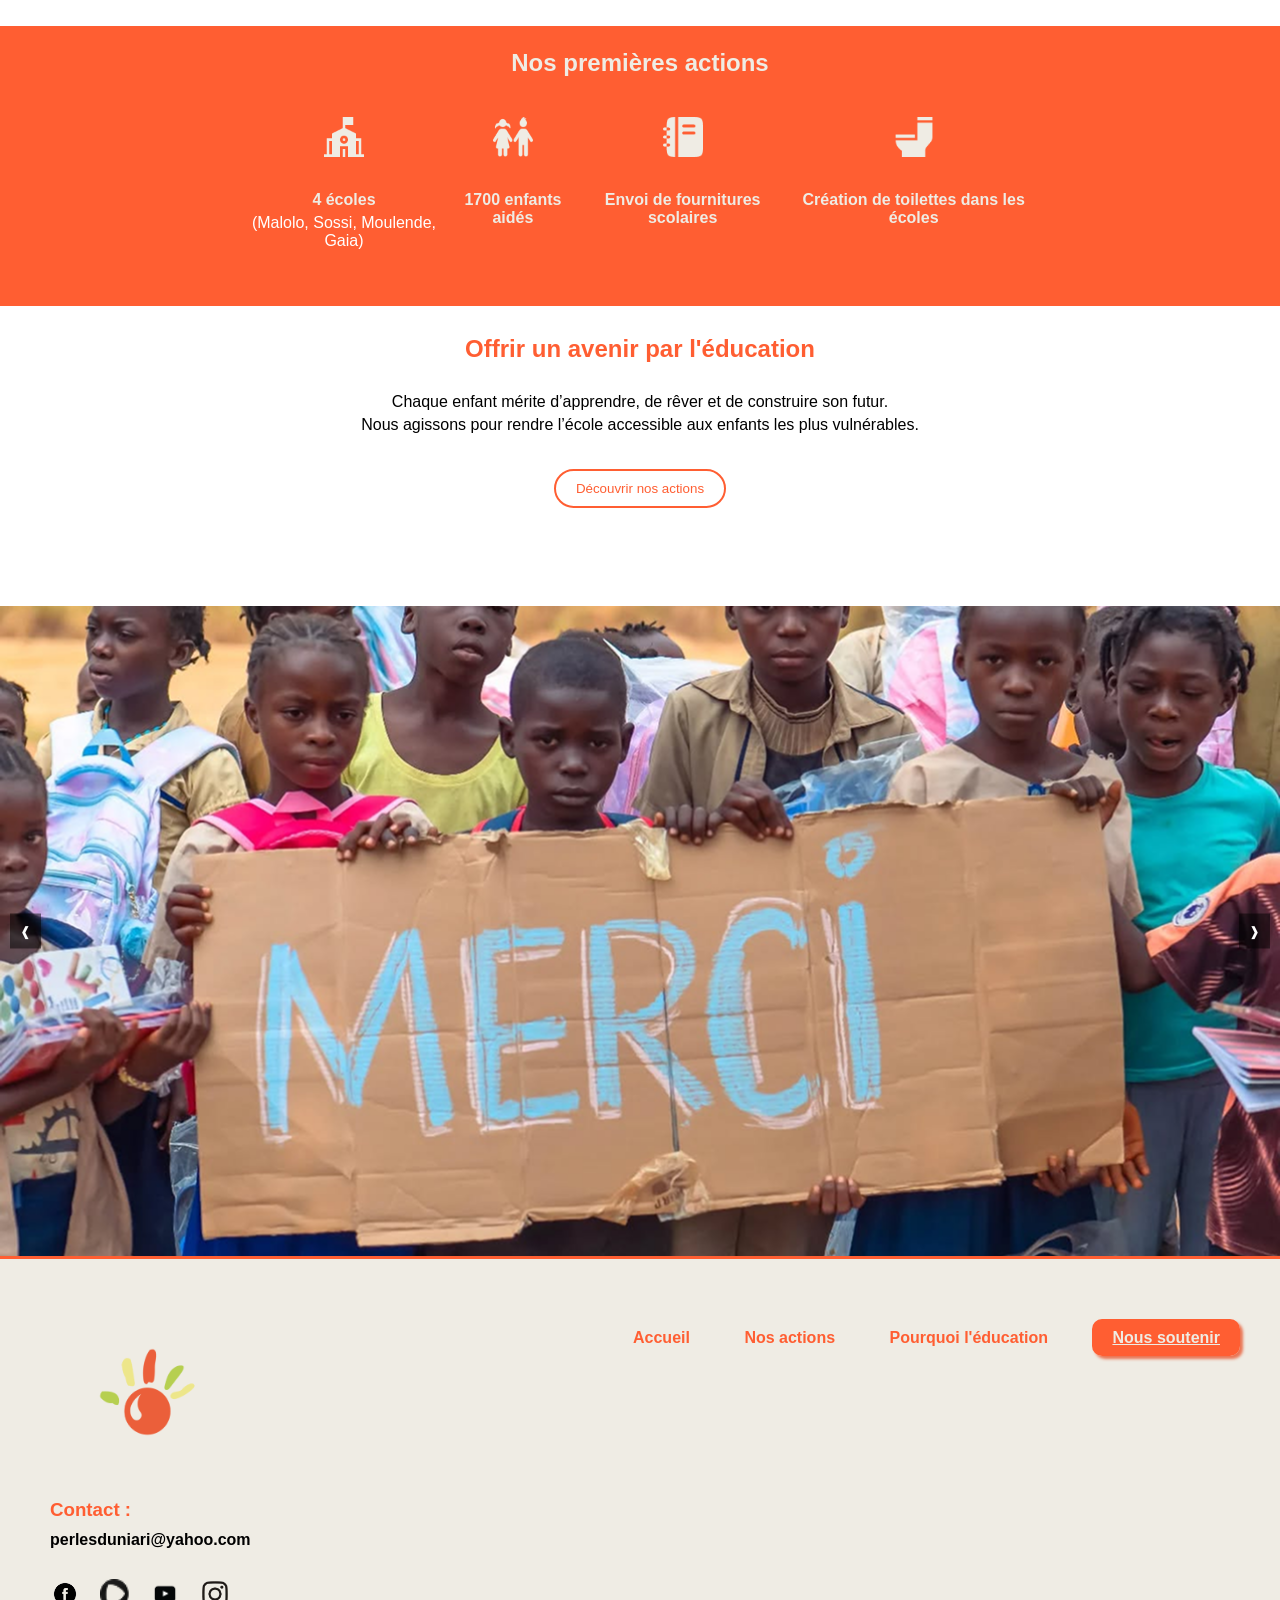
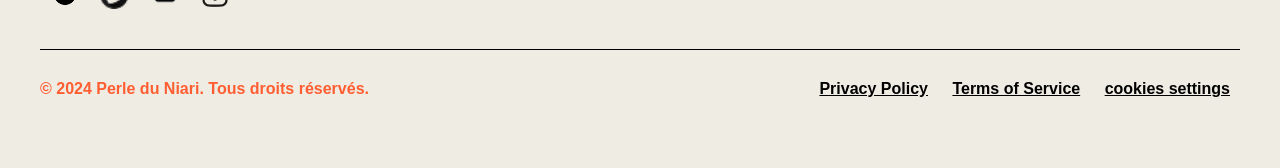
==== commit de1179ac: "Correction de bug 05/03/26" ====
--- a/index.html
+++ b/index.html
@@ -11,9 +11,9 @@
 <body>
     <nav>
         <ul class="BarreNavigation">
-            <img src="asset/img/logo.png" class="barNavLogo" alt="Logo Perle du Niari">
+            <img src="asset/img/Logo.png" class="barNavLogo" alt="Logo Perle du Niari">
             <li><a class="contenuNavigation" href="index.html">Accueil</a></li>
-            <li><a class="contenuNavigation" href="indexPresentation.html">Nos Actions</a></li>
+            <li><a class="contenuNavigation" href="indexPresentation.html">Nos actions</a></li>
             <li><a class="contenuNavigation" href="indexEducation.html">Pourquoi l'éducation</a></li>
             <li><a class="contenuNavigation" href="https://www.helloasso.com/associations/perles-du-niari"><button
                         class="buttonSoutenir"> Nous soutenir</button></a></li>
@@ -31,7 +31,7 @@
             </div>
             <div class="navButtonMobile closeBurger">
                 <li><a href="index.html" class="navHrefMobile">Accueil</a></li>
-                <li><a href="indexPresentation.html" class="navHrefMobile">Nos Actions</a></li>
+                <li><a href="indexPresentation.html" class="navHrefMobile">Nos actions</a></li>
                 <li><a href="indexEducation.html" class="navHrefMobile">Pourquoi l'éducation</a></li>
                 <li><a href="https://www.helloasso.com/associations/perles-du-niari" class="navHrefMobile"><button class="buttonSoutenir">Nous soutenir</button></a></li>
             </div>
@@ -134,19 +134,19 @@
         <button class="btnCarousel" id="btnNext">&#10097;</button>
         <ul class="listSlide">
             <li class="slide">
-                <img src="asset/img/Caroussel1.png" alt="">
+                <img src="asset/img/Caroussel2.png" alt="Des enfants qui reçoivent des fournitures scolaires dans le cadre de l'action de l'association Perle du Niari">
             </li>
             <li class="slide active">
-                <img src="asset/img/Caroussel2.png" alt="">
-            </li>
-            <li class="slide">
-                <img src="asset/img/Caroussel3.png" alt="">
-            </li>
-            <li class="slide">
-                <img src="asset/img/Caroussel4.png" alt="">
-            </li>
-            <li class="slide">
-                <img src="asset/img/Caroussel5.png" alt="">
+                <img src="asset/img/Caroussel1.png" alt="Des enfants qui disent merci illustrant les actions de l'association Perle du Niari">
+            </li>
+            <li class="slide">
+                <img src="asset/img/Caroussel3.png" alt="Des enfants qui applaudissent illustrant les actions de l'association Perle du Niari">
+            </li>
+            <li class="slide">
+                <img src="asset/img/Caroussel4.png" alt="Des enfant qui reçoivent des fournitures scolaires dans le cadre de l'action de l'association Perle du Niari">
+            </li>
+            <li class="slide">
+                <img src="asset/img/Caroussel5.png" alt="Des enfants dans une salle de classe illustrant les actions de l'association Perle du Niari">
             </li>
         </ul>
 
@@ -155,10 +155,10 @@
 
     <footer>
         <div class="footerLiens">
-            <img class="footerLogo" src="asset/img/logo.png" alt="Logo Perle du Niari">
+            <img class="footerLogo" src="asset/img/Logo.png" alt="Logo Perle du Niari">
             <div class="contenuFooterLien">
                 <a href="index.html" class="lienFooter">Accueil</a>
-                <a href="indexPresentation.html" class="lienFooter">Présentation</a>
+                <a href="indexPresentation.html" class="lienFooter">Nos actions</a>
                 <a href="indexEducation.html" class="lienFooter">Pourquoi l'éducation</a>
                 <a href="https://www.helloasso.com/associations/perles-du-niari" class="buttonSoutenir">Nous
                     soutenir</a>
--- a/asset/style.css
+++ b/asset/style.css
@@ -15,7 +15,7 @@
     z-index: 2;
     position: fixed;
     top: 0;
-    width: 100%;   
+    width: 100%;
 }
 
 .barNavLogo {
@@ -26,7 +26,7 @@
 }
 
 .buttonSoutenir {
-    background-color: #FF5E32 ;
+    background-color: #FF5E32;
     color: #EFECE4;
     border: none;
     padding: 10px 20px;
@@ -47,7 +47,7 @@
     padding: 14px 16px;
     margin-left: 40px;
     margin-right: 40px;
-    text-decoration: none; 
+    text-decoration: none;
 }
 
 .carousel {
@@ -80,7 +80,7 @@
     background-color: rgba(0, 0, 0, 0.8);
 }
 
-.carousel li{
+.carousel li {
     list-style: none;
 }
 
@@ -109,8 +109,8 @@
     opacity: 1;
 }
 
-.slide img{
-    display:block;
+.slide img {
+    display: block;
     height: 100%;
     width: 100%;
     object-fit: cover;
@@ -130,15 +130,15 @@
     padding-right: 40px;
 }
 
-.footerLiens{
+.footerLiens {
     display: flex;
     justify-content: space-between;
 }
 
-.lienFooter{
+.lienFooter {
     color: #FF5E32;
     text-decoration: none;
-    margin-left : 50px;
+    margin-left: 50px;
 }
 
 .footerLogo {
@@ -150,7 +150,7 @@
 .contenuSocialMedia {
     display: flex;
     flex-direction: row;
-    margin-top : 30px;
+    margin-top: 30px;
     margin-bottom: 40px;
 }
 
@@ -179,9 +179,9 @@
     text-align: center;
     margin-left: 10px;
     text-decoration: none;
-} 
-
- .contenuLegal a  {
+}
+
+.contenuLegal a {
     color: black;
 }
 
@@ -189,7 +189,7 @@
     color: black;
     padding-left: 10px;
     padding-right: 10px;
-  
+
 }
 
 .footerContact {
@@ -209,6 +209,7 @@
     margin-left: 10px;
     text-decoration: none;
 }
+
 .contenuFooterContact h3 {
     display: flex;
     justify-content: flex-start;
@@ -232,15 +233,17 @@
     background-color: #FF5E32;
 }
 
-.TitreBannerEducation{ 
+.TitreBannerEducation {
     padding-top: 100px;
+    font-family: Poppins, sans-serif;
+    font-weight: bold;
     width: 500px;
     margin-left: 90px;
     color: white;
 }
 
-.bannerImageEducation{
-    height:300px;
+.bannerImageEducation {
+    height: 300px;
     width: 250px;
     margin-right: 100px;
     padding-top: 50px;
@@ -257,21 +260,21 @@
     padding-bottom: 50px;
 }
 
-.listeEducation{
-    display: flex;
-    justify-content: center ;
+.listeEducation {
+    display: flex;
+    justify-content: center;
     align-items: center;
     background-color: #B6CF4F;
-    padding : 20px;
+    padding: 20px;
     text-align: center;
     height: 100px;
-    margin : 30px;
+    margin: 30px;
     width: 170px;
     border-radius: 15px;
-    box-shadow: 4px 4px 4px 0px #91a53f ;
-}
-
-.ArticleEducation{
+    box-shadow: 4px 4px 4px 0px #91a53f;
+}
+
+.ArticleEducation {
     display: flex;
     justify-content: center;
     align-items: center;
@@ -284,7 +287,7 @@
 .contenuArticleEducation {
     margin-left: 100px;
 }
-   
+
 
 .titreArticleEducation {
     display: block;
@@ -304,15 +307,15 @@
     padding-bottom: 20px;
     width: 600px;
     margin-right: 90px;
- ;
-} 
+    ;
+}
 
 .articleImageEducation {
     height: 400px;
     width: 400px;
     margin-left: 90px;
     border-radius: 15px;
-    box-shadow: 5px 5px 5px 0px #91a53f ;
+    box-shadow: 5px 5px 5px 0px #91a53f;
 }
 
 .DeuxiemeImageEducation {
@@ -320,7 +323,7 @@
     width: 400px;
     margin-top: 30px;
     border-radius: 15px;
-    box-shadow: 4px 4px 4px 0px #91a53f ;
+    box-shadow: 4px 4px 4px 0px #91a53f;
 }
 
 
@@ -333,14 +336,14 @@
     margin-left: 90px;
     margin-right: 90px;
     border-radius: 15px;
-    } 
-
-.contenuEducationDeuxiemeArticle{
+}
+
+.contenuEducationDeuxiemeArticle {
     display: block;
     padding: 20px;
 }
 
-.textArticleEducation{
+.textArticleEducation {
     display: block;
     font-family: Poppins, sans-serif;
     color: black;
@@ -349,7 +352,7 @@
     padding-bottom: 10px;
 }
 
-.liEducation{
+.liEducation {
     font-family: Poppins, sans-serif;
     color: black;
     text-decoration: unset;
@@ -367,6 +370,8 @@
     display: flex;
     justify-content: center;
     align-items: center;
+    font-family: poppins, sans-serif;
+    font-weight: bold;
     background-color: #FF5E32;
     color: white;
     width: 150px;
@@ -388,7 +393,7 @@
     margin-bottom: 50px;
 }
 
-.sectionTroisièmeArticleEducation{
+.sectionTroisièmeArticleEducation {
     display: block;
     text-align: center;
 }
@@ -403,14 +408,21 @@
 }
 
 .troisiemeTexteArticleEducation {
-  align-items: center;
-  text-align: center;
-  font-family: poppins, sans-serif;
+    align-items: center;
+    text-align: center;
+    font-family: poppins, sans-serif;
     width: 800px;
     margin-left: auto;
     margin-right: auto;
-} 
-
+}
+
+.buttonSoutenir:hover {
+    background-color: #F0491B;
+}
+
+.savoirPlus:hover {
+    box-shadow: 0 0 10px #F0491B;
+}
 
 .savoirPlus a {
     font-family: Poppins, sans-serif;
@@ -418,7 +430,8 @@
     text-decoration: none;
 }
 
-.bannerAction{
+
+.bannerAction {
     display: flex;
     justify-content: center;
     align-items: center;
@@ -430,19 +443,19 @@
     background-position: center;
 }
 
-.bannerContenuAction{
-    display: block;
-    text-align: center;
-}
-
-.bannerContenuAction h1{
+.bannerContenuAction {
+    display: block;
+    text-align: center;
+}
+
+.bannerContenuAction h1 {
     font-family: Poppins, sans-serif;
     color: white;
     font-size: 50px;
     margin-bottom: 40px;
 }
 
-.bannerTextAction{
+.bannerTextAction {
     font-family: Poppins, sans-serif;
     color: white;
     font-size: 20px;
@@ -453,7 +466,7 @@
 }
 
 
-.articleActionGrid{
+.articleActionGrid {
     display: grid;
     grid-template-columns: repeat(2, 1fr);
     gap: 70px;
@@ -463,77 +476,78 @@
     margin-right: 90px;
 }
 
-.articleActionUn{
+.articleActionUn {
     display: flex;
     flex-direction: column;
     justify-content: center;
     align-items: center;
-    background-image: url(../asset/img/articleAction2.png);
+    background-image: url(../asset/img/PhotoArticleUn.png);
     background-size: cover;
     background-position: center;
     height: 600px;
     width: 500px;
     border-radius: 15px;
     box-shadow: 4px 4px 4px 0px #B6CF4F;
-} 
-
-.articleActionDeux{
+}
+
+.articleActionDeux {
     display: flex;
     flex-direction: column;
     justify-content: center;
     align-items: center;
-    background-image: url(../asset/img/articleAction2.png);
+    background-image: url(../asset/img/PhotoArticleDeux.png);
     background-size: cover;
     background-position: center;
     height: 600px;
     width: 500px;
     border-radius: 15px;
-    box-shadow: 4px 4px 4px 0px #FF5E32 ;
-} 
-
-.articleActionTrois{
+    box-shadow: 4px 4px 4px 0px #FF5E32;
+}
+
+.articleActionTrois {
     display: flex;
     flex-direction: column;
     justify-content: center;
     align-items: center;
-    background-image: url(../asset/img/articleAction2.png);
+    background-image: url(../asset/img/PhotoArticleTrois.png);
     background-size: cover;
     background-position: center;
     height: 600px;
     width: 500px;
     border-radius: 15px;
-    box-shadow: 4px 4px 4px 0px #EFE78B ;
-} 
-.articleActionQuatre{
+    box-shadow: 4px 4px 4px 0px #EFE78B;
+}
+
+.articleActionQuatre {
     display: flex;
     flex-direction: column;
     justify-content: center;
     align-items: center;
-    background-image: url(../asset/img/articleAction2.png);
+    background-image: url(../asset/img/PhotoArticleQuarte.png);
     background-size: cover;
     background-position: center;
     height: 600px;
     width: 500px;
     border-radius: 15px;
-    box-shadow: 4px 4px 4px 0px #B6CF4F ;
-} 
-
-.articleActionCinq{
+    box-shadow: 4px 4px 4px 0px #B6CF4F;
+}
+
+.articleActionCinq {
     display: flex;
     flex-direction: column;
     justify-content: center;
     align-items: center;
-    background-image: url(../asset/img/articleAction2.png);
+    background-image: url(../asset/img/PhotoArticleCinq.png);
     background-size: cover;
     background-position: center;
     flex-direction: column;
     height: 600px;
     width: 500px;
     border-radius: 15px;
-    box-shadow: 4px 4px 4px 0px #FF5E32 ;
-} 
-
-.articleFormatAction{
+    box-shadow: 4px 4px 4px 0px #FF5E32;
+}
+
+.articleFormatAction {
     display: flex;
     justify-content: center;
     align-items: center;
@@ -542,8 +556,8 @@
 
 
 
-.articleSousTitreAction{
-    margin-top : auto;
+.articleSousTitreAction {
+    margin-top: auto;
     font-family: Poppins, sans-serif;
     color: white;
     text-align: center;
@@ -576,11 +590,13 @@
     top: 0;
     width: 100%;
     height: 100%;
-    background-color: rgba(0,0,0,0.6);
+    background-color: rgba(0, 0, 0, 0.6);
 }
 
 .modal-content {
-    display: block;
+    display: flex;
+    flex-direction: column;
+    align-items: center;
     background-color: #B6CF4F;
     width: 80%;
     max-width: 500px;
@@ -594,11 +610,32 @@
 .modal-content h2 {
     font-family: Poppins, sans-serif;
     color: black;
-    text-align: center;
+    text-align: left;
     padding-bottom: 20px;
 }
 
 .modal-content p {
+    font-family: Poppins, sans-serif;
+    color: black;
+    text-align: left;
+    padding-top: 20px;
+    padding-bottom: 10px;
+}
+
+.close {
+    display: flex;
+    align-self: flex-end;
+    justify-content: flex-end;
+    margin-top: auto;
+    font-size: 25px;
+    cursor: pointer;
+    position: absolute;
+    top: 15px;
+    right: 20px;
+}
+
+.listeKitScolaire {
+    display: block;
     font-family: Poppins, sans-serif;
     color: black;
     text-align: left;
@@ -606,33 +643,15 @@
     padding-bottom: 10px;
 }
 
-.close {
-    display: flex;
-    justify-content: flex-end;
-    align-items: flex-end;
-    margin-top:10px;
-    font-size: 25px;
-    cursor: pointer;
-} 
-
-.listeKitScolaire {
-    display: block;
-    font-family: Poppins, sans-serif;
-    color: black;
-    text-align: left;
-    padding-top: 10px;
-    padding-bottom: 10px;
-}
-
 /* fin Modal __________________________________________*/
 
-.articleCinqFormatAction{
+.articleCinqFormatAction {
     display: flex;
     justify-content: center;
     align-items: center;
     margin: 0;
     margin-bottom: 30px;
-} 
+}
 
 .formatLogoCongo {
     display: flex;
@@ -648,7 +667,7 @@
     width: 30px;
 }
 
-.bannerAccueil{
+.bannerAccueil {
     display: flex;
     justify-content: start;
     align-items: center;
@@ -660,28 +679,29 @@
     background-position: center;
 }
 
-.bannerBlocAccueil{
-    display: block;
+.bannerBlocAccueil {
+    display: block;
+    font-family: poppins, sans-serif;
     margin-left: 70px;
     text-align: left;
     color: #EFECE4;
 }
 
-.textBannerAccueil{
+.textBannerAccueil {
     font-family: Poppins, sans-serif;
     color: #EFECE4;
     font-size: 20px;
     margin-top: 30px;
 }
 
-.sousTitreArticleAccueil{
+.sousTitreArticleAccueil {
     font-family: Poppins, sans-serif;
     color: #FF5E32;
     font-size: 30px;
     margin-bottom: 20px;
 }
 
-.blocArticleAcceuil{
+.blocArticleAcceuil {
     display: block;
     padding: 20px;
     border-radius: 15px;
@@ -698,31 +718,31 @@
     width: 400px;
 }
 
-.conteneurArticleAccueil{
+.conteneurArticleAccueil {
     display: flex;
     justify-content: center;
     align-items: center;
     margin-top: 50px;
     margin-bottom: 50px;
-} 
-
-.imageArticleAccueil{
+}
+
+.imageArticleAccueil {
     height: 400px;
     width: 400px;
     border-radius: 25px;
-    box-shadow: 4px 4px 4px 0px #91a53f ;
-}
-
-.DeuxiemeimageArticleAccueil{
+    box-shadow: 4px 4px 4px 0px #91a53f;
+}
+
+.DeuxiemeimageArticleAccueil {
     margin-left: 100px;
     margin-right: 70px;
     height: 400px;
     width: 400px;
     border-radius: 25px;
-    box-shadow: 4px 4px 4px 0px #FF5E32 ;
-}
-
-.blocSecondArticleAcceuil{
+    box-shadow: 4px 4px 4px 0px #FF5E32;
+}
+
+.blocSecondArticleAcceuil {
     display: block;
     padding: 20px;
     border-radius: 15px;
@@ -737,12 +757,12 @@
     font-size: 18px;
     margin-top: 25px;
     width: 400px;
-} 
+}
 
 .blocSecondArticleAcceuil ul {
     padding-left: 20px;
     margin-top: 25px;
-} 
+}
 
 .blocSecondArticleAcceuil li {
     font-family: Poppins, sans-serif;
@@ -752,10 +772,10 @@
 
 }
 
-.sectionBandeauAccueil{
-    display: block;
-    background-color:#FF5E32;
-    color:#EFECE4 ;
+.sectionBandeauAccueil {
+    display: block;
+    background-color: #FF5E32;
+    color: #EFECE4;
     text-align: center;
     height: 280px;
     width: 100%;
@@ -766,25 +786,25 @@
     padding-bottom: 20px;
 }
 
-.containerBandeauAccueil{
+.containerBandeauAccueil {
     display: flex;
     width: 800px;
     margin-left: auto;
     margin-right: auto;
 }
 
-.fiveIconAccueil{
+.fiveIconAccueil {
     height: 40px;
     width: 40px;
     margin-top: 40px;
     margin-bottom: 30px;
 }
 
-.paragrapheBandeauAccueil{
+.paragrapheBandeauAccueil {
     font-weight: bold;
 }
 
-.descriptionBandeauAccueil{
+.descriptionBandeauAccueil {
     display: block;
     font-family: Poppins, sans-serif;
     color: white;
@@ -793,12 +813,12 @@
     padding-bottom: 10px;
 }
 
-.BandeauCallToAction{
+.BandeauCallToAction {
     display: flex;
     flex-direction: column;
     justify-content: center;
     align-items: center;
-    margin : 0px;
+    margin: 0px;
     background-color: white;
     color: black;
     text-align: center;
@@ -810,17 +830,17 @@
     padding-bottom: 20px;
 }
 
-.sousTitreBandeauCallToAction{
+.sousTitreBandeauCallToAction {
     margin-top: 50px;
     margin-bottom: 30px;
     color: #FF5E32;
 }
 
-.paragrapheCallTocAction{
+.paragrapheCallTocAction {
     margin-bottom: 5px;
 }
 
-.formatButtonSavoirPlusAcceuil{
+.formatButtonSavoirPlusAcceuil {
     margin-top: 30px;
     margin-bottom: 70px;
 }
@@ -828,49 +848,53 @@
 
 /* Responsif ____________________________ */
 
-.OpenBurger{
-    display:flex ;
-}
-
-.closeBurger{
+.OpenBurger {
+    display: flex;
+}
+
+.closeBurger {
     display: none;
 }
 
-.DeuxiemeimageArticleAccueilResponsif{
+.DeuxiemeimageArticleAccueilResponsif {
     display: none;
 }
 
-.articleImageEducationResponsif{
+.articleImageEducationResponsif {
     display: none;
 }
 
-.navBarreMobile{
+.articleActionCinqResponsif {
+    display: none;
+}
+
+.navBarreMobile {
     display: none;
     position: fixed;
     top: 0;
     height: 60px;
     justify-content: space-between;
     align-items: center;
-    background-color: #EFECE4 ;
+    background-color: #EFECE4;
     width: 100%;
     z-index: 1;
 }
 
-.burger{
+.burger {
     display: block;
     width: 30px;
     height: 30px;
     background-color: #FF5E32;
-    margin: 5px ;
+    margin: 5px;
     transition: 0.4s;
 }
 
-.navImgMobile{
+.navImgMobile {
     height: 50px;
     width: 80px;
 }
 
-.navHrefMobile{
+.navHrefMobile {
     display: flex;
     align-items: center;
     text-align: center;
@@ -880,7 +904,7 @@
 }
 
 .navButtonMobile {
-   text-decoration: none;
+    text-decoration: none;
     align-items: center;
     margin: 0%;
     padding-top: 30px;
@@ -894,7 +918,7 @@
     top: 60px;
 }
 
-.navBarreMobile ul{
+.navBarreMobile ul {
     list-style: none;
 }
 
@@ -904,22 +928,22 @@
     text-decoration: none;
     margin-top: 30px;
     font-size: 24px;
-    }
-
-
-.droitResponsif{
+}
+
+
+.droitResponsif {
     display: none;
     text-align: center;
     margin-top: 20px;
 }
 
-@media( max-width: 700px){
-
-    .BarreNavigation{
+@media(max-width: 700px) {
+
+    .BarreNavigation {
         display: none;
-    } 
-
-    .bannerAccueil{
+    }
+
+    .bannerAccueil {
         display: block;
         height: 400px;
         width: 100%;
@@ -928,201 +952,206 @@
         background-position: center;
     }
 
-    .TitreBannerAccueil{
+    .TitreBannerAccueil {
         padding-top: 50px;
         font-size: 25px;
         width: 300px;
     }
 
-    .textBannerAccueil{
+    .textBannerAccueil {
         font-size: 18px;
         width: 300px;
-    }   
-
-    .blocArticleAcceuil{
+    }
+
+    .blocArticleAcceuil {
         display: block;
         width: 300px;
         margin-left: 20px;
         margin-right: 20px;
     }
 
-    .sousTitreArticleAccueil{
+    .sousTitreArticleAccueil {
         font-size: 25px;
     }
 
-    .conteneurArticleAccueil{
+    .conteneurArticleAccueil {
         display: flex;
         flex-direction: column;
         justify-content: center;
         align-items: center;
         margin: 0px;
-    } 
-
-    .blocArticleAcceuil p{ 
+    }
+
+    .blocArticleAcceuil p {
         width: 100%;
     }
 
-    .BandeauCallToAction{
+    .BandeauCallToAction {
         display: block;
         height: auto;
     }
 
-     .sousTitreBandeauCallToAction{
+    .sousTitreBandeauCallToAction {
         margin-top: 30px;
     }
 
-     .paragrapheCallTocAction{
+    .paragrapheCallTocAction {
         width: 300px;
     }
 
-     .formatButtonSavoirPlusAcceuil{
+    .formatButtonSavoirPlusAcceuil {
         display: block;
         margin: 20px auto;
     }
 
-    .imageArticleAccueil{
+    .imageArticleAccueil {
         height: 300px;
         width: 300px;
         margin-bottom: 30px;
     }
 
-    .DeuxiemeimageArticleAccueilResponsif{
+    .DeuxiemeimageArticleAccueilResponsif {
         display: block;
         height: 300px;
         width: 300px;
-        margin-top : 30px;
+        margin-top: 30px;
         border-radius: 25px;
         box-shadow: #FF5E32 4px 4px 4px 0px;
     }
 
-    .DeuxiemeimageArticleAccueil{
+    .DeuxiemeimageArticleAccueil {
         display: none;
     }
 
-    .blocSecondArticleAcceuil{
-        display: block;
+    .blocSecondArticleAcceuil {
+        display: flex;
+        flex-direction: column;
+        justify-content: center;
+        align-items: center;
         width: 100%;
-
-    }
-
-     .blocSecondArticleAcceuil p{ 
-        margin-left : 20px;
+        margin-left: 0;
+        margin-right: 0;
+
+    }
+
+    .blocSecondArticleAcceuil p {
+        margin-left: 20px;
         width: 300px;
     }
 
-     .blocSecondArticleAcceuil ul{
-        margin-left : 40px;
+    .blocSecondArticleAcceuil ul {
+        margin-left: 40px;
         width: 200px;
 
     }
 
-     .navBarreMobile{
+    .navBarreMobile {
         display: flex;
-    } 
-
-    .sectionBandeauAccueil{
+    }
+
+    .sectionBandeauAccueil {
         display: block;
         height: auto;
     }
 
-    .containerBandeauAccueil{
+    .containerBandeauAccueil {
         display: block;
         width: 100%;
-     
-    }
-
-    footer{
+
+    }
+
+    footer {
         display: block;
         height: 1200px;
     }
 
-     .footerLiens{
-        display:block; 
+    .footerLiens {
+        display: block;
         justify-content: start;
     }
 
-    .contenuFooterLien{
+    .contenuFooterLien {
         display: block;
         height: 200px;
         margin-top: 20px;
     }
 
-    .buttonSoutenir{
+    .buttonSoutenir {
         display: block;
         width: 150px;
         margin: 20px auto;
     }
 
-     .lienFooter{
-        display: block;
-        margin: 10px ;
-    }
-
-     .contenuSocialMedia{
+    .lienFooter {
+        display: block;
+        margin: 10px;
+    }
+
+    .contenuSocialMedia {
         display: block;
         text-align: center;
     }
 
-     .socialMediaIcon{
+    .socialMediaIcon {
         display: inline-block;
         margin: 0 10px;
     }
 
-     .FooterContenuLegal{
+    .FooterContenuLegal {
         display: block;
         text-align: center;
     }
 
-     .contenuLegal{
+    .contenuLegal {
         display: block;
         text-align: center;
     }
 
-     .lienLegal{
-        display: block ;
+    .lienLegal {
+        display: block;
         margin-top: 30px;
     }
 
-     .footerContact{
+    .footerContact {
         display: block;
         text-align: center;
     }
 
-     .contenuFooterContact{
+    .contenuFooterContact {
         display: block;
         text-align: center;
     }
 
-     .contenuFooterContact h3{
-        display: block;
-    }
-
-     .contenuFooterContact p{
-        display: block;
-    }   
-
-    .Droits{
+    .contenuFooterContact h3 {
+        display: block;
+    }
+
+    .contenuFooterContact p {
+        display: block;
+    }
+
+    .Droits {
         display: none;
     }
 
-    .droitResponsif{
-        display: block;
-    }
-
-    .boutonSoutenir{
+    .droitResponsif {
+        display: block;
+    }
+
+    .boutonSoutenir {
         display: block;
         margin: 20px auto;
     }
 
-    .bannerAction{
+    .bannerAction {
         display: block;
         width: 100%;
         height: auto;
-        padding: 50px ;
+        padding: 50px;
         padding-top: 80px;
     }
 
-     .bannerContenuAction{
+    .bannerContenuAction {
         display: block;
         width: 100%;
         margin-left: 0;
@@ -1130,35 +1159,39 @@
         text-align: center;
     }
 
-     .bannerContenuAction h1{
+    .bannerContenuAction h1 {
         font-size: 30px;
     }
 
-     .bannerTextAction{
+    .bannerTextAction {
         font-size: 18px;
         width: 100%;
     }
 
-     .articleActionGrid{
+    .articleActionGrid {
         display: grid;
         grid-template-columns: 1fr;
-    } 
-
-    .articleActionCinqResponsif{
+    }
+
+    .articleActionCinqResponsif {
         display: flex;
         flex-direction: column;
         justify-content: flex-end;
         width: 280px;
-        background-image: url(../asset/img/articleAction2.png);
+        background-image: url(../asset/img/PhotoArticleCinq.png);
         background-size: cover;
         background-position: center;
         flex-direction: column;
         height: 400px;
         border-radius: 15px;
-        box-shadow: 4px 4px 4px 0px #FF5E32 ;
-    }
-
-     .articleActionUn, .articleActionDeux, .articleActionTrois, .articleActionQuatre, .articleActionCinq{
+        box-shadow: 4px 4px 4px 0px #FF5E32;
+    }
+
+    .articleActionUn,
+    .articleActionDeux,
+    .articleActionTrois,
+    .articleActionQuatre,
+    .articleActionCinq {
         display: flex;
         flex-direction: column;
         justify-content: flex-end;
@@ -1167,40 +1200,41 @@
         margin-bottom: 30px;
     }
 
-    .articleActionCinq{
+    .articleActionCinq {
         display: none;
     }
 
-     .articleSousTitreAction{
+    .articleSousTitreAction {
         width: 100%;
         padding: 5px;
-     
+
         font-size: 20px;
     }
 
-    .articleCinqFormatAction{
+    .articleCinqFormatAction {
         display: block;
         margin-left: 20px;
         margin-right: 20px;
     }
 
-     .buttonVoirPlus{
+    .buttonVoirPlus {
         display: block;
         margin: 20px auto;
     }
 
-    .formatLogoCongo{
+    .formatLogoCongo {
         display: none;
     }
 
-    .bannerEducation{
+    .bannerEducation {
         display: block;
         height: auto;
         width: 100%;
         padding: 50px 20px;
     }
 
-     .TitreBannerEducation{
+
+    .TitreBannerEducation {
         display: block;
         width: 100%;
         margin-left: 0;
@@ -1208,14 +1242,14 @@
         text-align: center;
     }
 
-    .bannerImageEducation{
+    .bannerImageEducation {
         display: block;
         width: 100%;
         height: auto;
         margin: 30px auto;
     }
-    
-    .listArticleEducation{
+
+    .listArticleEducation {
         display: flex;
         flex-direction: column;
         justify-content: center;
@@ -1223,18 +1257,19 @@
         margin: 0;
         width: 100%;
     }
-    
-    .ArticleEducation, .secondArticleEducation{
+
+    .ArticleEducation,
+    .secondArticleEducation {
         display: flex;
         flex-direction: column;
         justify-content: center;
         align-items: center;
         width: 100%;
-        margin: 0; 
+        margin: 0;
         margin-bottom: 30px;
     }
-    
-    .contenuArticleEducation{
+
+    .contenuArticleEducation {
         display: flex;
         flex-direction: column;
         justify-content: center;
@@ -1244,7 +1279,7 @@
         margin-right: 0;
     }
 
-    .titreArticleEducation{
+    .titreArticleEducation {
         display: flex;
         justify-content: center;
         align-items: center;
@@ -1252,50 +1287,51 @@
         width: 300px;
     }
 
-     .textArticleEducation{
-        display: block;
-        
+    .textArticleEducation {
+        display: block;
+
         font-size: 18px;
     }
 
-    .ListeEducation{
+    .ListeEducation {
         display: block;
         width: 250px;
         margin: 30px auto;
     }
-    
-    .articleImageEducation, .DeuxiemeImageEducation{
+
+    .articleImageEducation,
+    .DeuxiemeImageEducation {
         display: block;
         width: 100%;
         height: auto;
         margin: 30px auto;
     }
-    
-    .sectionTroisièmeArticleEducation{
-        display: block;
-    }
-    
-    .troisiemeTitreArticleEducation{
+
+    .sectionTroisièmeArticleEducation {
+        display: block;
+    }
+
+    .troisiemeTitreArticleEducation {
         font-size: 25px;
     }
-    
-    .troisiemeTexteArticleEducation{
+
+    .troisiemeTexteArticleEducation {
         font-size: 18px;
     }
 
-    .articleImageEducation{
-        display:none;
-    }
-
-    .articleImageEducationResponsif{
+    .articleImageEducation {
+        display: none;
+    }
+
+    .articleImageEducationResponsif {
         display: block;
         width: 300px;
         height: auto;
-        box-shadow: 4px 4px 4px 0px #EFE78B ;
-    } 
-
-    .contenuEducationDeuxiemeArticle{
-        display:flex;
+        box-shadow: 4px 4px 4px 0px #EFE78B;
+    }
+
+    .contenuEducationDeuxiemeArticle {
+        display: flex;
         flex-direction: column;
         justify-content: center;
         align-items: center;
@@ -1303,17 +1339,17 @@
 
     }
 
-    .secondArticleEducation{
-        display: block;
-    } 
-
-    .textArticleEducation{
-      
+    .secondArticleEducation {
+        display: block;
+    }
+
+    .textArticleEducation {
+
         padding: 30px;
         width: 299px;
     }
 
-    .SectionEducation{
+    .SectionEducation {
         display: flex;
         justify-content: center;
         align-items: center;
@@ -1321,57 +1357,59 @@
         margin: 0;
     }
 
-    .DeuxiemeImageEducation{
+    .DeuxiemeImageEducation {
         display: block;
         width: 300px;
     }
 
-    .sectionTroisièmeArticleEducation{
+    .sectionTroisièmeArticleEducation {
         display: flex;
         flex-direction: column;
         justify-content: center;
         align-items: center;
         margin: 0%;
     }
-    .troisiemeTexteArticleEducation{
+
+    .troisiemeTexteArticleEducation {
         font-size: 18px;
         width: 300px;
     }
 
-    .troisiemeTitreArticleEducation{
+    .troisiemeTitreArticleEducation {
         font-size: 25px;
         width: 300px;
     }
 
-    .listeArticleEducationTrois{
-        display: block;
-    }
-
-    .articleDeuxEducation{
+    .listeArticleEducationTrois {
+        display: block;
+    }
+
+    .articleDeuxEducation {
         display: flex;
         justify-content: center;
         align-items: center;
-        width: 200px; 
-        } 
-
-    .savoirPlus{
+        width: 200px;
+    }
+
+    .savoirPlus {
         display: block;
         margin: 20px auto;
         margin-bottom: 100px;
     }
 
-    .modal-content{
+    .modal-content {
         display: block;
         width: 90%;
-        height: auto;
-    }
-
-     .modal-content h2{
+        padding: 30px;
+        height: 450px;
+    }
+
+    .modal-content h2 {
         font-size: 25px;
     }
 
-     .modal-content p{
+    .modal-content p {
         font-size: 18px;
     }
 
-}
+}
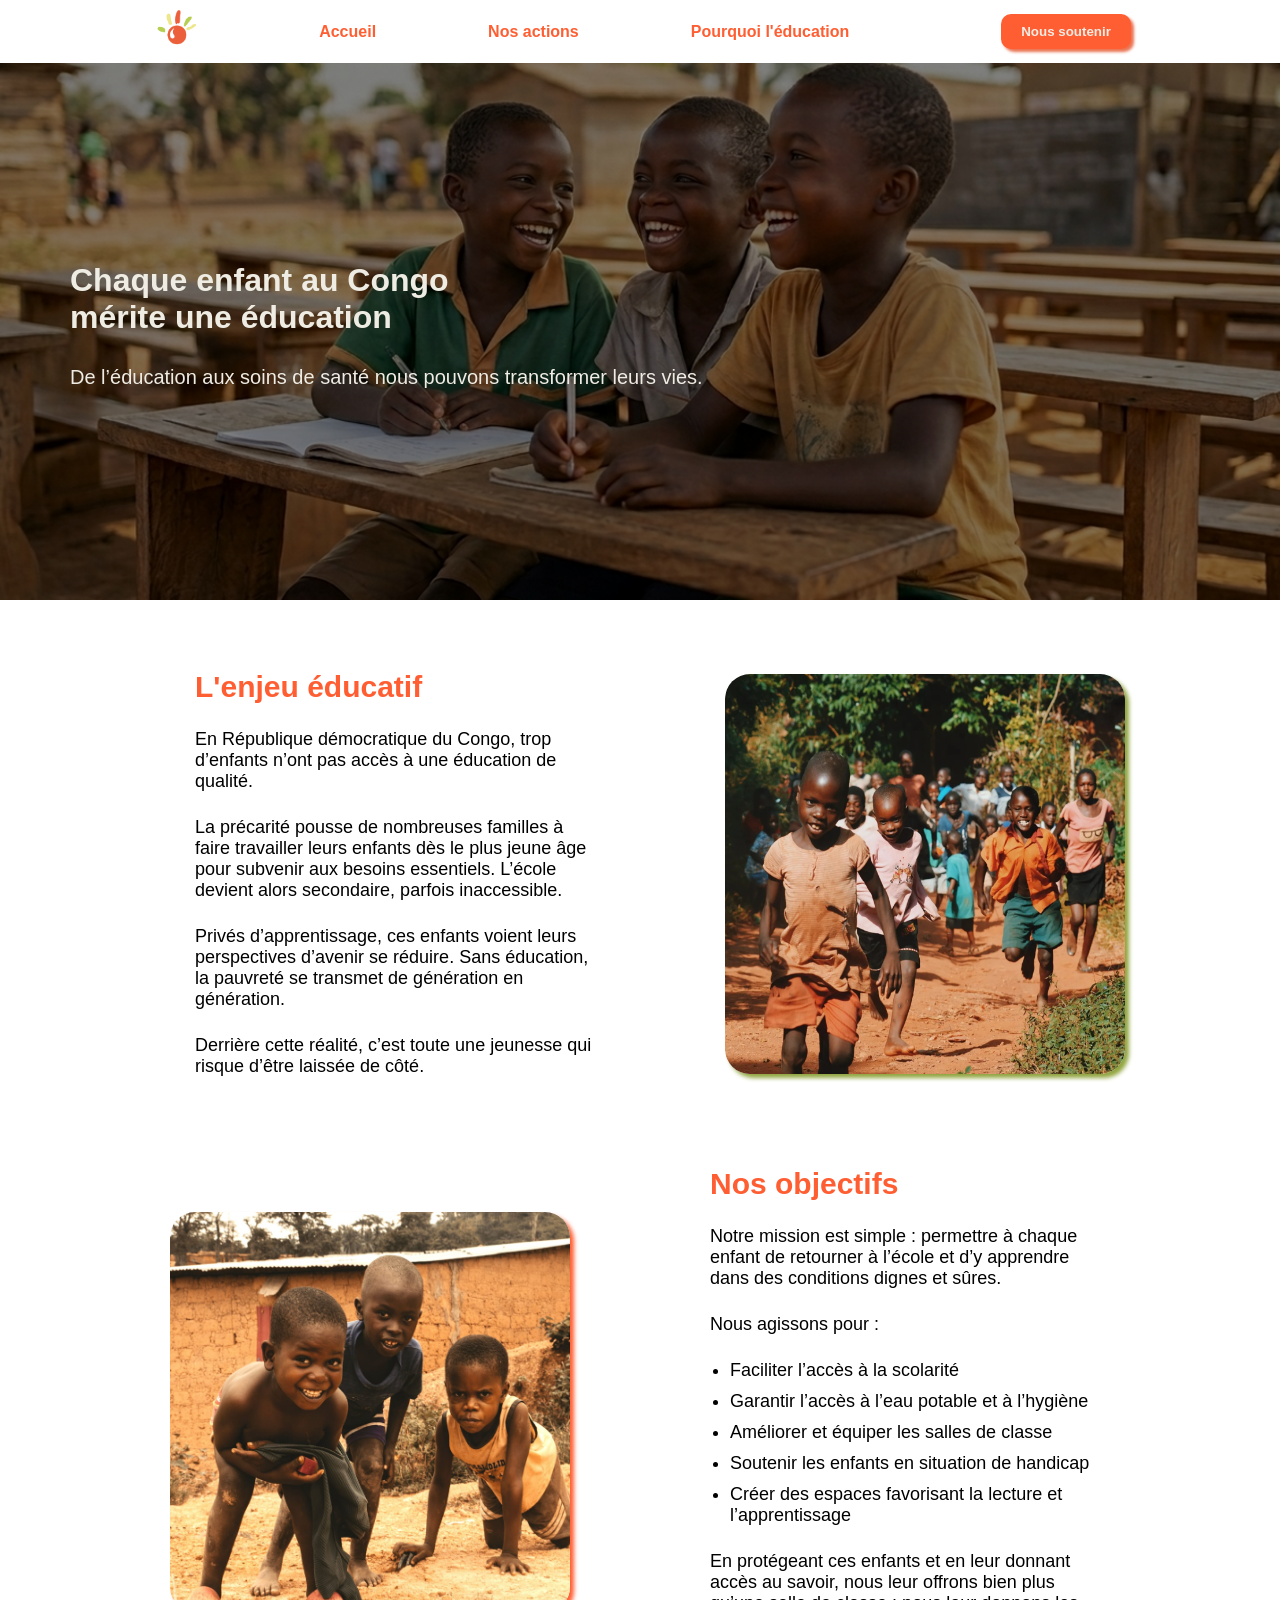
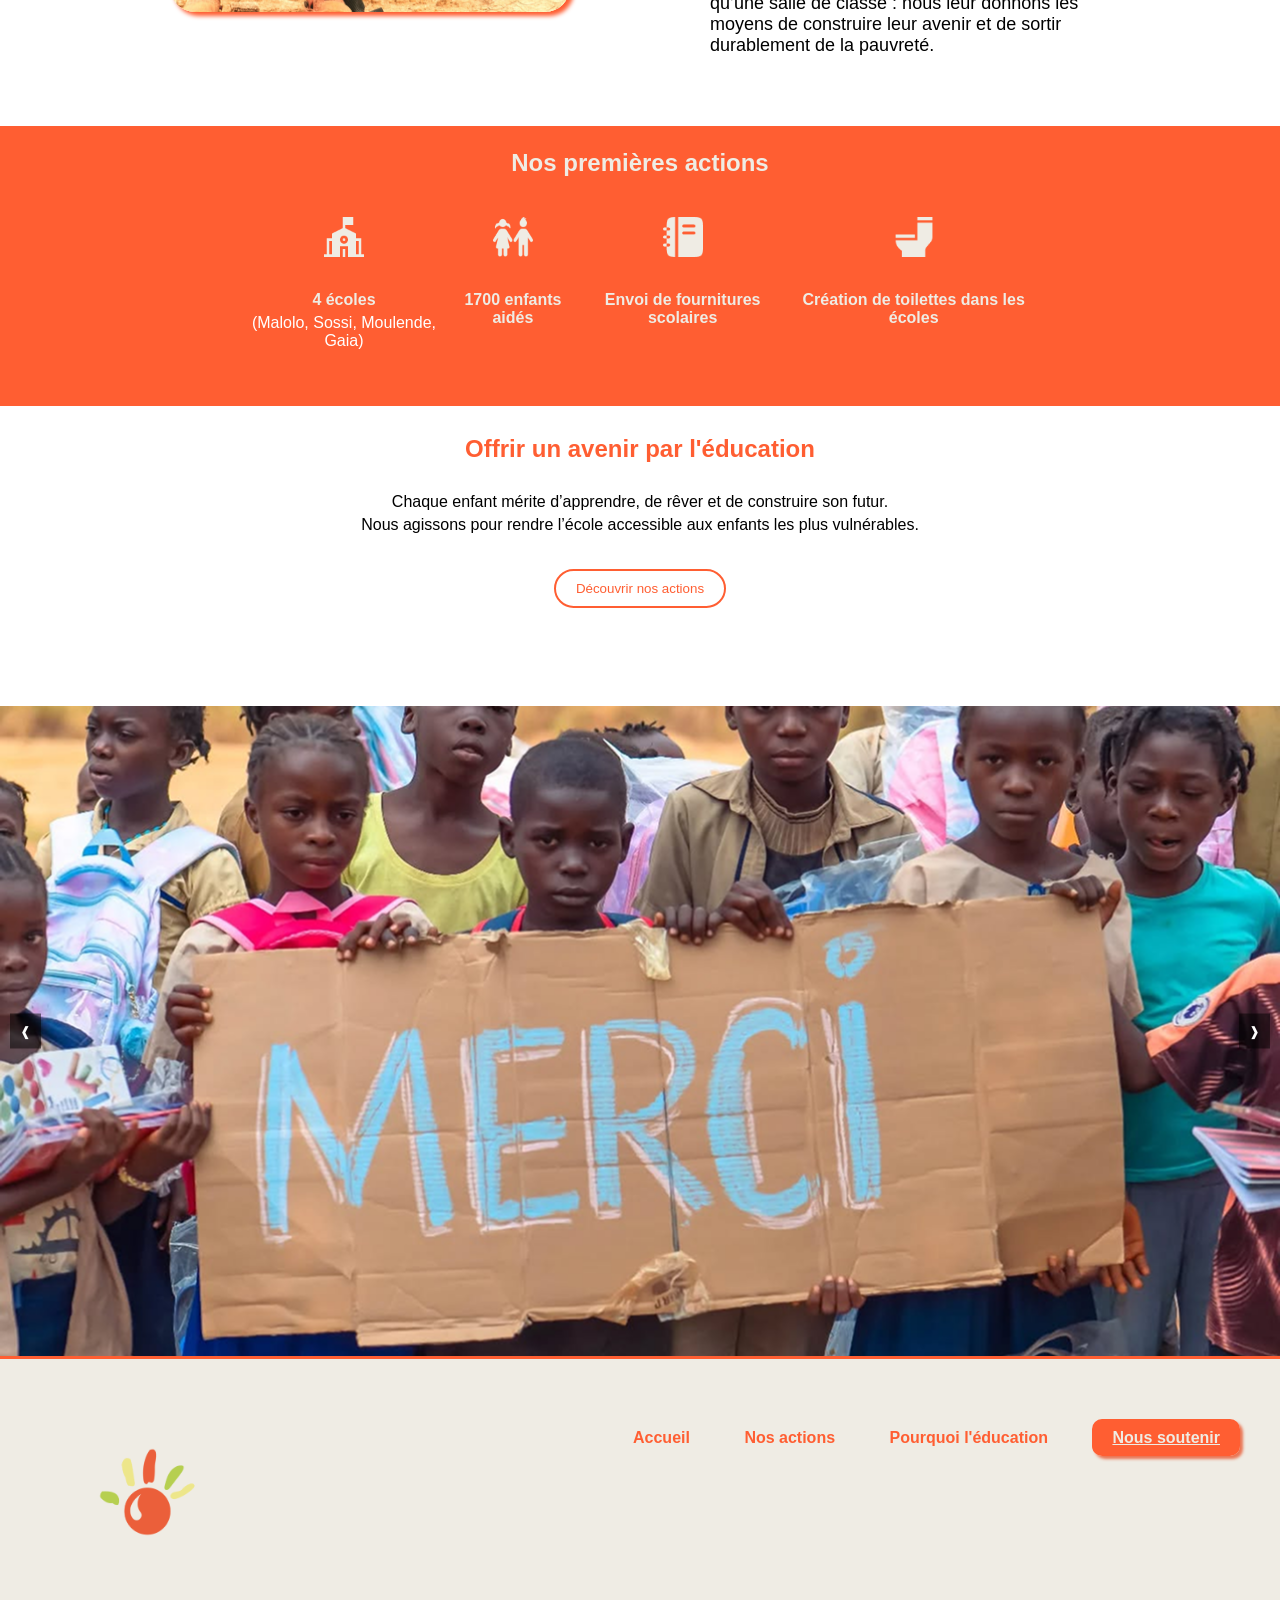
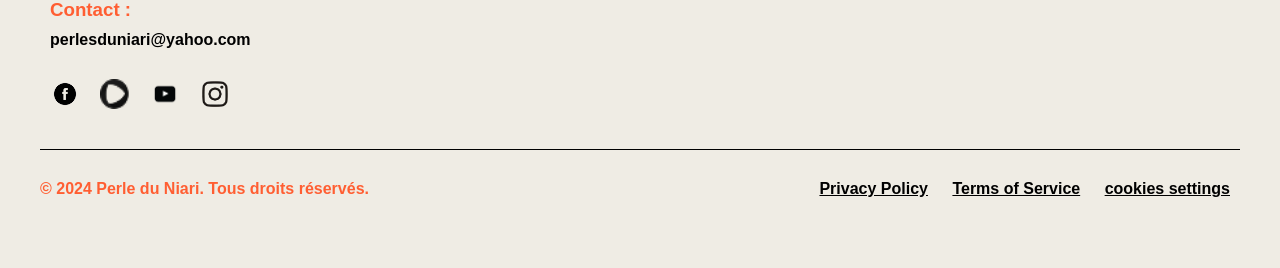
==== commit a821e8a8: "Correction de faute d'orthographe" ====
--- a/index.html
+++ b/index.html
@@ -4,8 +4,9 @@
 <head>
     <meta charset="UTF-8">
     <meta name="viewport" content="width=device-width, initial-scale=1.0">
-    <title>Perle du Niari</title>
+    <title>Perles du Niari</title>
     <link rel="stylesheet" href="asset/style.css">
+    <link rel="icon" href="asset/img/Logo.png" type="image/png">
 </head>
 
 <body>
@@ -40,7 +41,7 @@
 
     <banner class="bannerAccueil">
         <div class="bannerBlocAccueil">
-            <h1 class="TitreBannerAccueil">Chaque enfant au Congo <br> mérite une éducation</h1>
+            <h1 class="TitreBannerAccueil">Chaque enfant au Congo<br> mérite une éducation</h1>
             <p class="textBannerAccueil">De l’éducation aux soins de santé nous pouvons transformer leurs vies.</p>
         </div>
     </banner>
--- a/asset/style.css
+++ b/asset/style.css
@@ -672,19 +672,29 @@
     justify-content: start;
     align-items: center;
     padding-top: 50px;
-    height: 500px;
+    height: 600px;
     width: 100%;
     background-image: url('../asset/img/Photositeaccueil.png');
     background-size: cover;
-    background-position: center;
+    background-position: top;
 }
 
 .bannerBlocAccueil {
     display: block;
-    font-family: poppins, sans-serif;
+    font-family: Poppins, sans-serif;
     margin-left: 70px;
     text-align: left;
     color: #EFECE4;
+}
+
+.bannerBlocAccueil h1{
+    font-family: Poppins, sans-serif;
+    font-weight: bold;
+}
+
+.TitreBannerAccueil{
+    font-family: Poppins, sans-serif;
+    font-weight: bold;
 }
 
 .textBannerAccueil {
@@ -867,6 +877,8 @@
 .articleActionCinqResponsif {
     display: none;
 }
+
+
 
 .navBarreMobile {
     display: none;
@@ -945,6 +957,7 @@
 
     .bannerAccueil {
         display: block;
+        font-family: Poppins, sans-serif;
         height: 400px;
         width: 100%;
         background-image: url('../asset/img/Photositeaccueil.png');
@@ -953,6 +966,8 @@
     }
 
     .TitreBannerAccueil {
+        font-family: Poppins, sans-serif;
+        font-weight: bold;
         padding-top: 50px;
         font-size: 25px;
         width: 300px;
@@ -965,6 +980,7 @@
 
     .blocArticleAcceuil {
         display: block;
+        font-family: Poppins, sans-serif;
         width: 300px;
         margin-left: 20px;
         margin-right: 20px;
